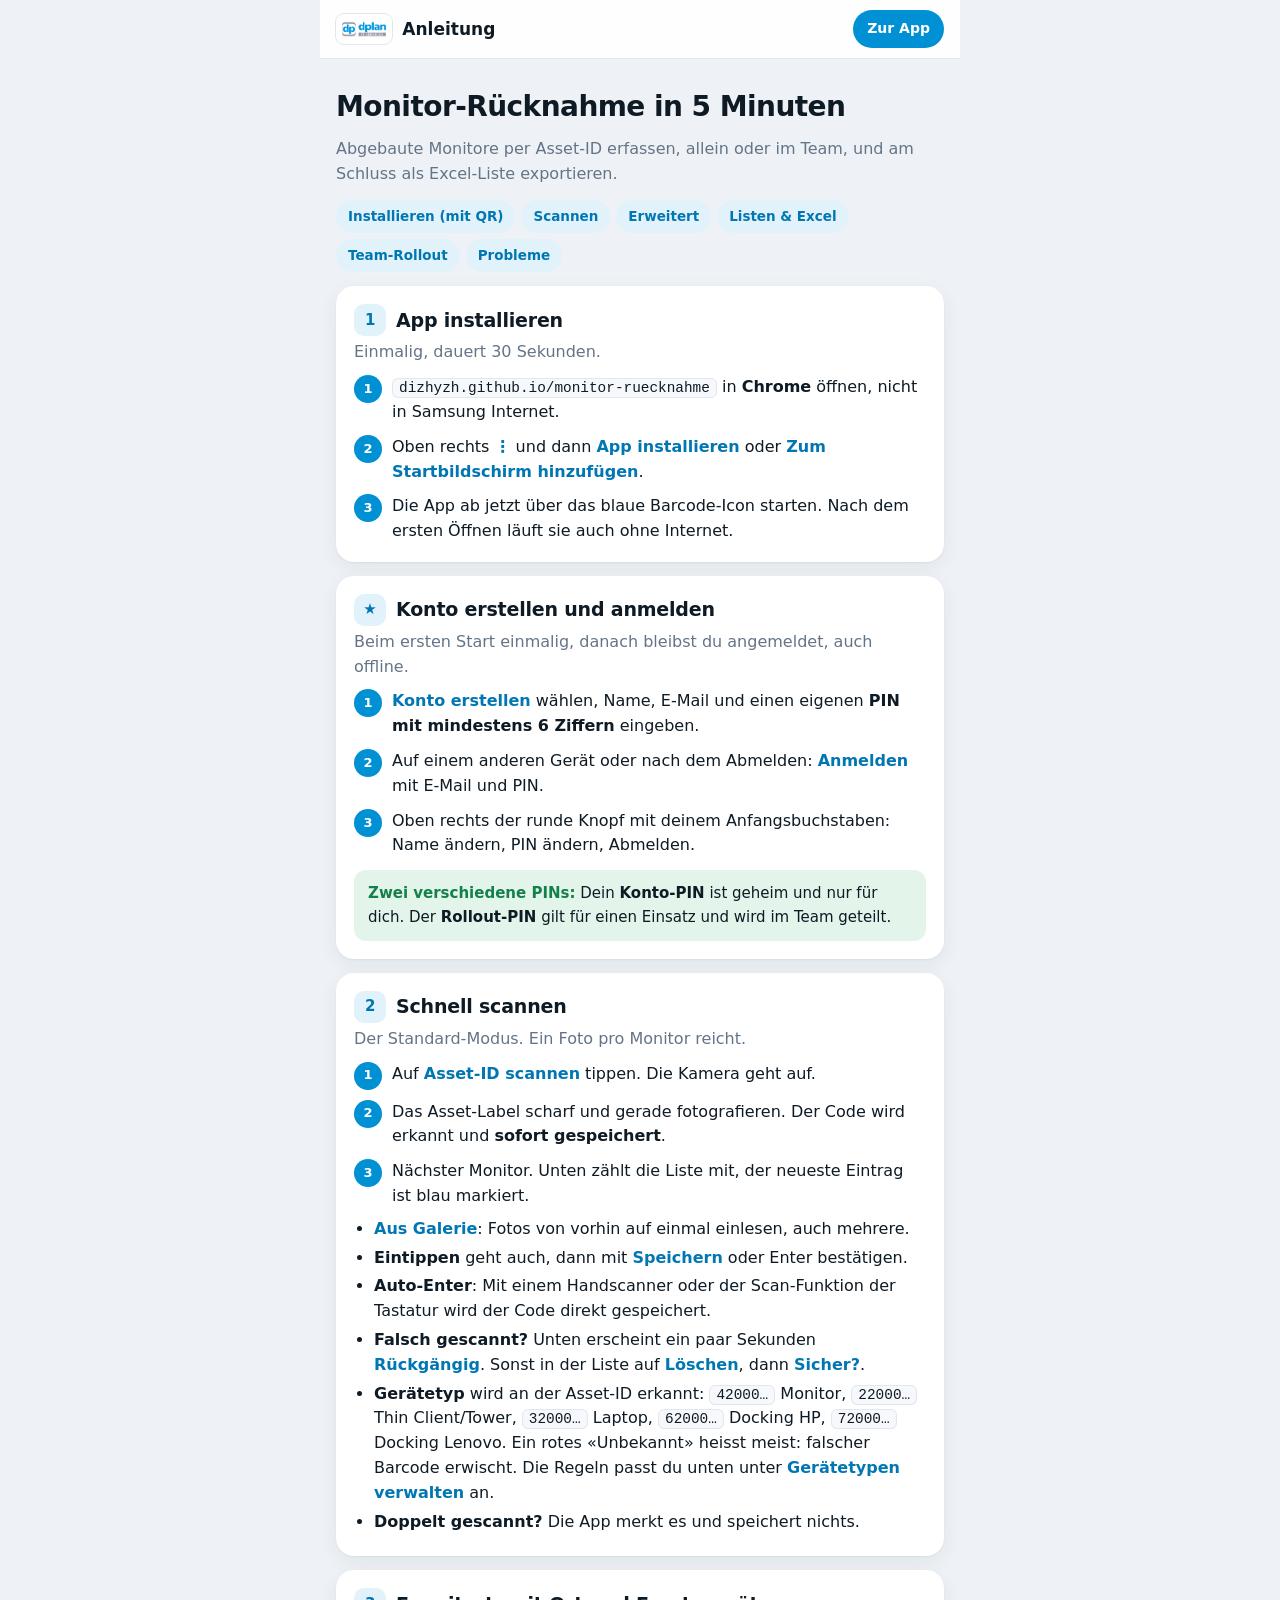
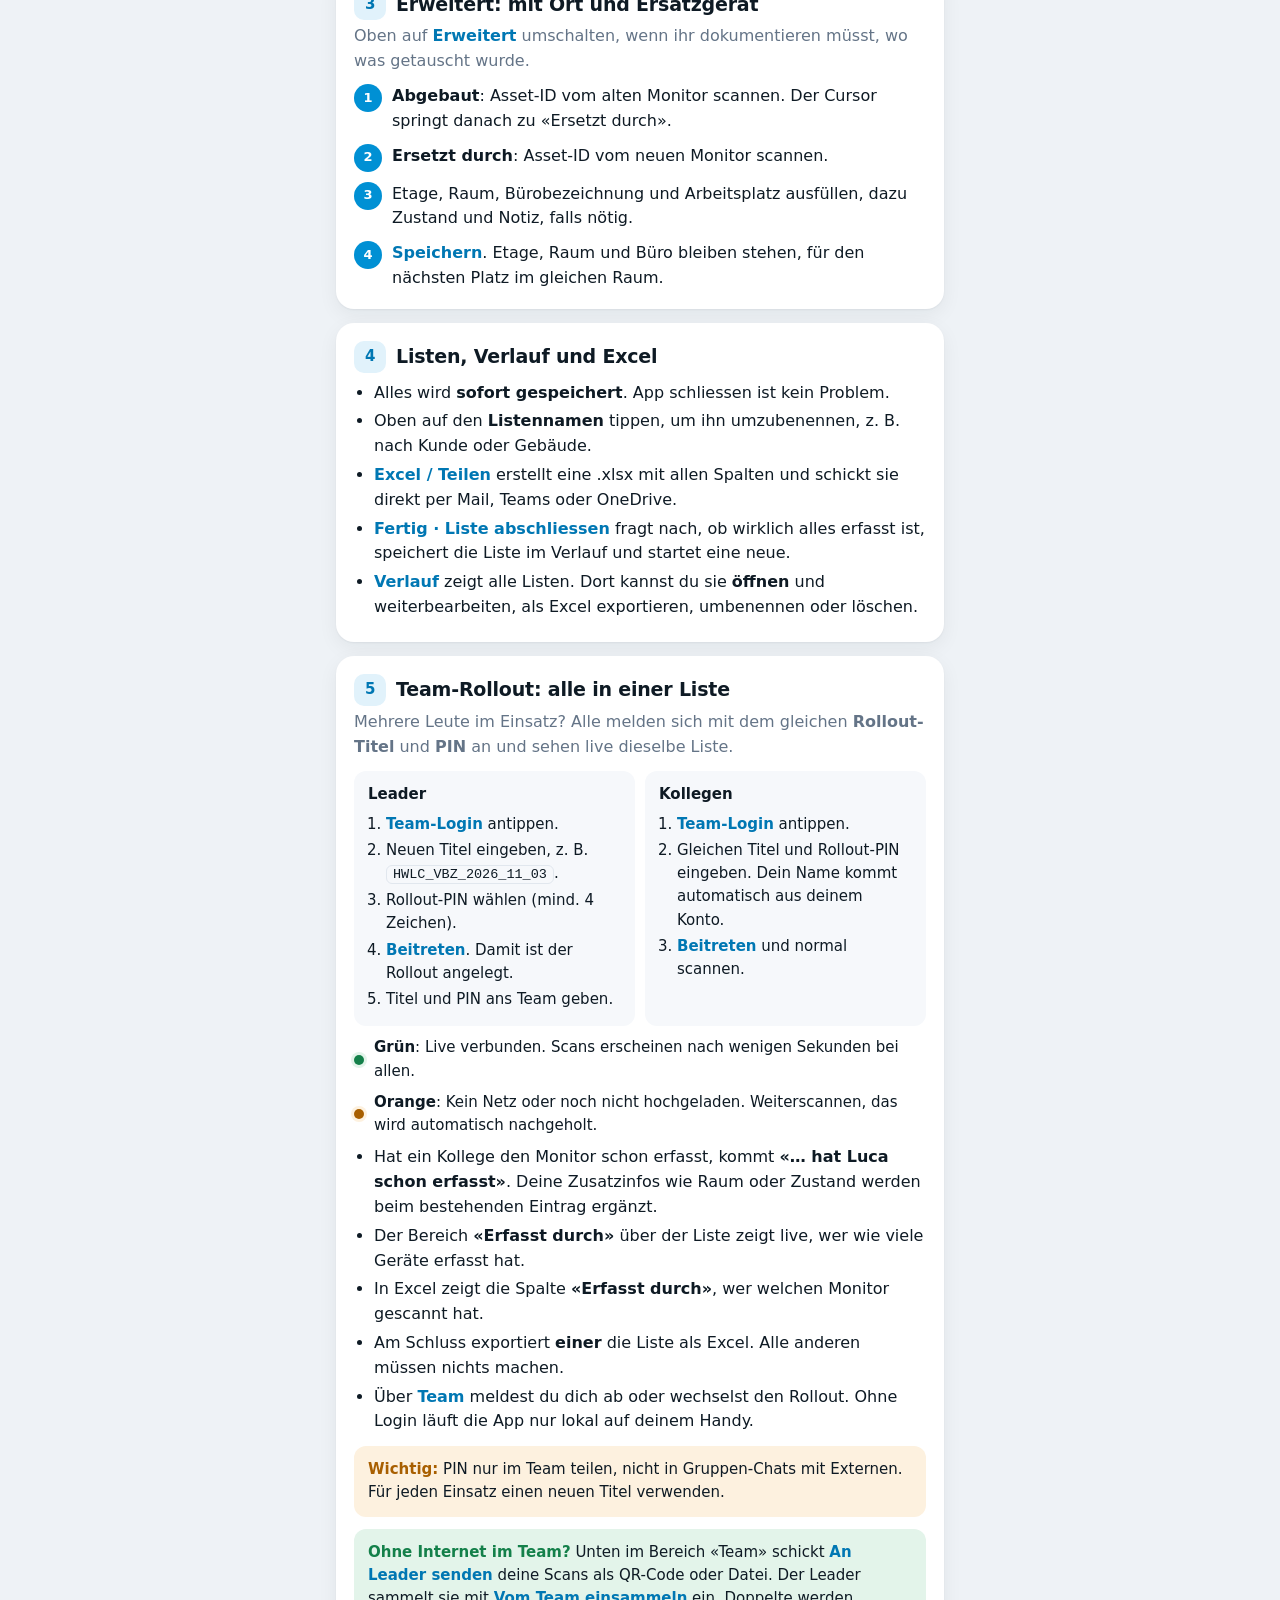
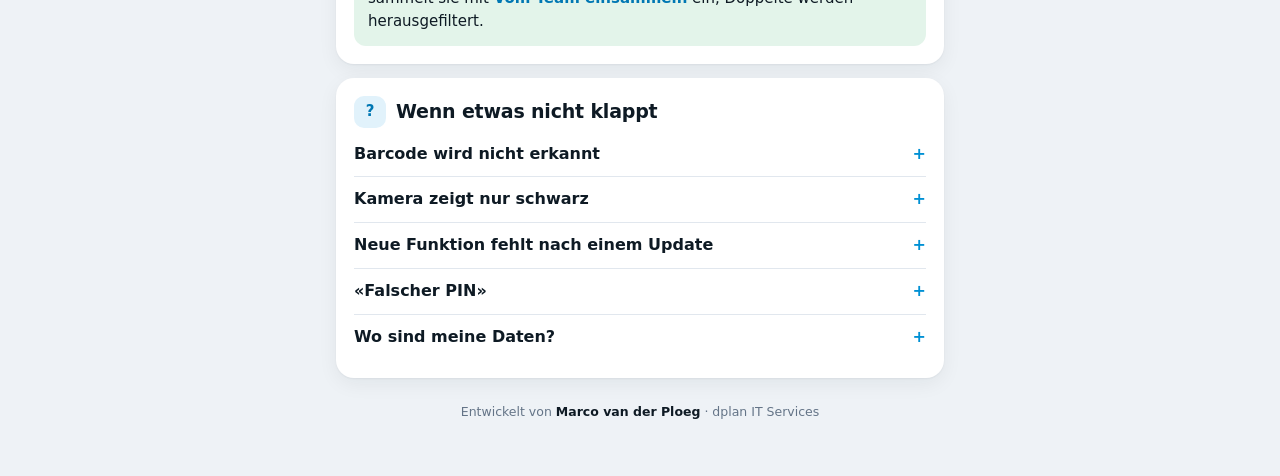
==== anleitung.html @ 25d368e3 "Benutzerkonten: Login mit E-Mail und PIN, Profil-Menü, Token-Erneuerung, PIN vergessen Co-Authored-B" ====
<!doctype html>
<html lang="de"><head><meta charset="utf-8">
<meta name="viewport" content="width=device-width,initial-scale=1,viewport-fit=cover">
<meta name="theme-color" content="#0090d4">
<title>Anleitung · Monitor-Rücknahme</title>
<link rel="icon" href="icon-192.png">
<style>
[hidden]{display:none!important}
:root{
  --bg:#eef2f6; --surface:#ffffff; --surface-2:#f6f8fb; --fg:#0e1a24; --muted:#647487; --line:#e1e7ee;
  --accent:#0090d4; --accent-strong:#0077b3; --accent-soft:#e1f2fb; --ok:#14804a; --ok-soft:#e3f4ea; --warn:#a85f00; --warn-soft:#fdf1df;
  --shadow:0 1px 2px rgba(14,26,36,.05),0 6px 20px rgba(14,26,36,.06);
  --f:system-ui,-apple-system,"Segoe UI",Roboto,"Helvetica Neue",Arial,sans-serif; --mono:ui-monospace,"SF Mono","Roboto Mono",Menlo,Consolas,monospace;
}
@media (prefers-color-scheme: dark){:root:not([data-theme="light"]){
  --bg:#0b1219; --surface:#141e28; --surface-2:#1a2632; --fg:#e8eef4; --muted:#8fa0b2; --line:#243342;
  --accent:#2fb0ec; --accent-strong:#5cc3f2; --accent-soft:#11324a; --ok:#4cc184; --ok-soft:#123224; --warn:#eaa743; --warn-soft:#3a2a10;
  --shadow:0 1px 2px rgba(0,0,0,.3),0 8px 24px rgba(0,0,0,.25); color-scheme:dark}}
*{box-sizing:border-box}
html,body{margin:0}
body{background:var(--bg);color:var(--fg);font-family:var(--f);font-size:16px;line-height:1.55;-webkit-font-smoothing:antialiased;padding-top:env(safe-area-inset-top,0px);padding-bottom:env(safe-area-inset-bottom,0px)}
.wrap{max-width:640px;margin:0 auto;padding-left:max(16px,env(safe-area-inset-left,0px));padding-right:max(16px,env(safe-area-inset-right,0px));padding-block:0 56px;display:flex;flex-direction:column;gap:14px}
header{position:sticky;top:0;z-index:5;background:color-mix(in srgb,var(--surface) 92%,transparent);backdrop-filter:blur(10px);-webkit-backdrop-filter:blur(10px);border-bottom:1px solid var(--line);margin:0 calc(-1*max(16px,env(safe-area-inset-left,0px)));padding:10px max(16px,env(safe-area-inset-left,0px));display:flex;align-items:center;gap:10px}
.logo{flex:none;background:#fff;border-radius:8px;padding:4px 6px;box-shadow:0 0 0 1px var(--line);display:flex}
.logo img{height:22px;width:auto;display:block}
header b{flex:1;font-size:17px}
.back{background:var(--accent);color:#fff;text-decoration:none;font-weight:600;font-size:14px;border-radius:999px;padding:8px 14px}
h1{font-size:28px;line-height:1.15;letter-spacing:-.02em;margin:18px 0 0;text-wrap:balance}
.lead{color:var(--muted);margin:0;max-width:60ch}
nav{display:flex;flex-wrap:wrap;gap:6px}
nav a{font-size:13.5px;font-weight:600;color:var(--accent-strong);background:var(--accent-soft);text-decoration:none;border-radius:999px;padding:6px 12px}
section{background:var(--surface);border-radius:18px;padding:18px;box-shadow:var(--shadow);scroll-margin-top:70px}
section h2{margin:0 0 4px;font-size:19px;letter-spacing:-.01em;display:flex;align-items:center;gap:10px}
section h2 .ic{flex:none;width:32px;height:32px;border-radius:10px;background:var(--accent-soft);color:var(--accent-strong);display:flex;align-items:center;justify-content:center;font-size:15px;font-weight:800}
section > p{color:var(--muted);margin:0 0 10px}
ol.steps{list-style:none;counter-reset:s;margin:10px 0 0;padding:0;display:flex;flex-direction:column;gap:10px}
ol.steps li{counter-increment:s;display:grid;grid-template-columns:28px 1fr;gap:10px;align-items:start}
ol.steps li::before{content:counter(s);width:28px;height:28px;border-radius:50%;background:var(--accent);color:#fff;font-size:13px;font-weight:700;display:flex;align-items:center;justify-content:center}
ul{margin:8px 0 0;padding-left:20px}
ul li{margin:4px 0}
b,strong{font-weight:650}
code,.k{font-family:var(--mono);font-size:.9em;background:var(--surface-2);border:1px solid var(--line);border-radius:6px;padding:1px 6px;overflow-wrap:anywhere}
.ui{font-weight:650;color:var(--accent-strong)}
.box{border-radius:12px;padding:12px 14px;margin-top:12px;font-size:15px}
.box.tip{background:var(--ok-soft)} .box.tip b:first-child{color:var(--ok)}
.box.warn{background:var(--warn-soft)} .box.warn b:first-child{color:var(--warn)}
.roles{display:grid;grid-template-columns:1fr 1fr;gap:10px;margin-top:12px}
@media (max-width:520px){.roles{grid-template-columns:1fr}}
.role{background:var(--surface-2);border-radius:12px;padding:12px 14px}
.role h3{margin:0 0 6px;font-size:15px}
.role ol{margin:0;padding-left:18px;font-size:15px}
.role li{margin:3px 0}
.status{display:flex;flex-direction:column;gap:8px;margin-top:10px}
.status div{display:flex;gap:10px;align-items:center;font-size:15px}
.dot{flex:none;width:10px;height:10px;border-radius:50%}
.dot.on{background:var(--ok);box-shadow:0 0 0 3px var(--ok-soft)} .dot.wait{background:var(--warn);box-shadow:0 0 0 3px var(--warn-soft)} .dot.off{background:var(--muted)}
details{border-top:1px solid var(--line);padding:10px 0}
details:first-of-type{border-top:0}
summary{cursor:pointer;font-weight:650;list-style:none;display:flex;justify-content:space-between;gap:10px}
summary::after{content:"+";color:var(--accent);font-weight:800}
details[open] summary::after{content:"–"}
details p,details ul{margin:6px 0 0;color:var(--muted)}
footer{text-align:center;font-size:12.5px;color:var(--muted);margin-top:10px}
footer b{color:var(--fg)}
a:focus-visible{outline:3px solid var(--accent);outline-offset:2px}
</style></head><body>
<div class="wrap">
  <header><span class="logo"><img src="dplan-logo.png" alt="dplan IT Services"></span><b>Anleitung</b><a class="back" href="./">Zur App</a></header>

  <h1>Monitor-Rücknahme in 5 Minuten</h1>
  <p class="lead">Abgebaute Monitore per Asset-ID erfassen, allein oder im Team, und am Schluss als Excel-Liste exportieren.</p>
  <nav>
    <a href="installieren.html">Installieren (mit QR)</a><a href="#scannen">Scannen</a><a href="#erweitert">Erweitert</a><a href="#listen">Listen &amp; Excel</a><a href="#team">Team-Rollout</a><a href="#probleme">Probleme</a>
  </nav>

  <section id="installieren">
    <h2><span class="ic">1</span>App installieren</h2>
    <p>Einmalig, dauert 30 Sekunden.</p>
    <ol class="steps">
      <li><span><code>dizhyzh.github.io/monitor-ruecknahme</code> in <b>Chrome</b> öffnen, nicht in Samsung Internet.</span></li>
      <li><span>Oben rechts <span class="ui">⋮</span> und dann <span class="ui">App installieren</span> oder <span class="ui">Zum Startbildschirm hinzufügen</span>.</span></li>
      <li><span>Die App ab jetzt über das blaue Barcode-Icon starten. Nach dem ersten Öffnen läuft sie auch ohne Internet.</span></li>
    </ol>
  </section>

  <section id="konto">
    <h2><span class="ic">★</span>Konto erstellen und anmelden</h2>
    <p>Beim ersten Start einmalig, danach bleibst du angemeldet, auch offline.</p>
    <ol class="steps">
      <li><span><span class="ui">Konto erstellen</span> wählen, Name, E-Mail und einen eigenen <b>PIN mit mindestens 6 Ziffern</b> eingeben.</span></li>
      <li><span>Auf einem anderen Gerät oder nach dem Abmelden: <span class="ui">Anmelden</span> mit E-Mail und PIN.</span></li>
      <li><span>Oben rechts der runde Knopf mit deinem Anfangsbuchstaben: Name ändern, PIN ändern, Abmelden.</span></li>
    </ol>
    <div class="box tip"><b>Zwei verschiedene PINs:</b> Dein <b>Konto-PIN</b> ist geheim und nur für dich. Der <b>Rollout-PIN</b> gilt für einen Einsatz und wird im Team geteilt.</div>
  </section>

  <section id="scannen">
    <h2><span class="ic">2</span>Schnell scannen</h2>
    <p>Der Standard-Modus. Ein Foto pro Monitor reicht.</p>
    <ol class="steps">
      <li><span>Auf <span class="ui">Asset-ID scannen</span> tippen. Die Kamera geht auf.</span></li>
      <li><span>Das Asset-Label scharf und gerade fotografieren. Der Code wird erkannt und <b>sofort gespeichert</b>.</span></li>
      <li><span>Nächster Monitor. Unten zählt die Liste mit, der neueste Eintrag ist blau markiert.</span></li>
    </ol>
    <ul>
      <li><span class="ui">Aus Galerie</span>: Fotos von vorhin auf einmal einlesen, auch mehrere.</li>
      <li><b>Eintippen</b> geht auch, dann mit <span class="ui">Speichern</span> oder Enter bestätigen.</li>
      <li><b>Auto-Enter</b>: Mit einem Handscanner oder der Scan-Funktion der Tastatur wird der Code direkt gespeichert.</li>
      <li><b>Falsch gescannt?</b> Unten erscheint ein paar Sekunden <span class="ui">Rückgängig</span>. Sonst in der Liste auf <span class="ui">Löschen</span>, dann <span class="ui">Sicher?</span>.</li>
      <li><b>Gerätetyp</b> wird an der Asset-ID erkannt: <code>42000…</code> Monitor, <code>22000…</code> Thin Client/Tower, <code>32000…</code> Laptop, <code>62000…</code> Docking HP, <code>72000…</code> Docking Lenovo. Ein rotes «Unbekannt» heisst meist: falscher Barcode erwischt. Die Regeln passt du unten unter <span class="ui">Gerätetypen verwalten</span> an.</li>
      <li><b>Doppelt gescannt?</b> Die App merkt es und speichert nichts.</li>
    </ul>
  </section>

  <section id="erweitert">
    <h2><span class="ic">3</span>Erweitert: mit Ort und Ersatzgerät</h2>
    <p>Oben auf <span class="ui">Erweitert</span> umschalten, wenn ihr dokumentieren müsst, wo was getauscht wurde.</p>
    <ol class="steps">
      <li><span><b>Abgebaut</b>: Asset-ID vom alten Monitor scannen. Der Cursor springt danach zu «Ersetzt durch».</span></li>
      <li><span><b>Ersetzt durch</b>: Asset-ID vom neuen Monitor scannen.</span></li>
      <li><span>Etage, Raum, Bürobezeichnung und Arbeitsplatz ausfüllen, dazu Zustand und Notiz, falls nötig.</span></li>
      <li><span><span class="ui">Speichern</span>. Etage, Raum und Büro bleiben stehen, für den nächsten Platz im gleichen Raum.</span></li>
    </ol>
  </section>

  <section id="listen">
    <h2><span class="ic">4</span>Listen, Verlauf und Excel</h2>
    <ul>
      <li>Alles wird <b>sofort gespeichert</b>. App schliessen ist kein Problem.</li>
      <li>Oben auf den <b>Listennamen</b> tippen, um ihn umzubenennen, z. B. nach Kunde oder Gebäude.</li>
      <li><span class="ui">Excel / Teilen</span> erstellt eine .xlsx mit allen Spalten und schickt sie direkt per Mail, Teams oder OneDrive.</li>
      <li><span class="ui">Fertig · Liste abschliessen</span> fragt nach, ob wirklich alles erfasst ist, speichert die Liste im Verlauf und startet eine neue.</li>
      <li><span class="ui">Verlauf</span> zeigt alle Listen. Dort kannst du sie <b>öffnen</b> und weiterbearbeiten, als Excel exportieren, umbenennen oder löschen.</li>
    </ul>
  </section>

  <section id="team">
    <h2><span class="ic">5</span>Team-Rollout: alle in einer Liste</h2>
    <p>Mehrere Leute im Einsatz? Alle melden sich mit dem gleichen <b>Rollout-Titel</b> und <b>PIN</b> an und sehen live dieselbe Liste.</p>
    <div class="roles">
      <div class="role"><h3>Leader</h3><ol>
        <li><span class="ui">Team-Login</span> antippen.</li>
        <li>Neuen Titel eingeben, z. B. <code>HWLC_VBZ_2026_11_03</code>.</li>
        <li>Rollout-PIN wählen (mind. 4 Zeichen).</li>
        <li><span class="ui">Beitreten</span>. Damit ist der Rollout angelegt.</li>
        <li>Titel und PIN ans Team geben.</li>
      </ol></div>
      <div class="role"><h3>Kollegen</h3><ol>
        <li><span class="ui">Team-Login</span> antippen.</li>
        <li>Gleichen Titel und Rollout-PIN eingeben. Dein Name kommt automatisch aus deinem Konto.</li>
        <li><span class="ui">Beitreten</span> und normal scannen.</li>
      </ol></div>
    </div>
    <div class="status">
      <div><span class="dot on"></span><span><b>Grün</b>: Live verbunden. Scans erscheinen nach wenigen Sekunden bei allen.</span></div>
      <div><span class="dot wait"></span><span><b>Orange</b>: Kein Netz oder noch nicht hochgeladen. Weiterscannen, das wird automatisch nachgeholt.</span></div>
    </div>
    <ul>
      <li>Hat ein Kollege den Monitor schon erfasst, kommt <b>«… hat Luca schon erfasst»</b>. Deine Zusatzinfos wie Raum oder Zustand werden beim bestehenden Eintrag ergänzt.</li>
      <li>Der Bereich <b>«Erfasst durch»</b> über der Liste zeigt live, wer wie viele Geräte erfasst hat.</li>
      <li>In Excel zeigt die Spalte <b>«Erfasst durch»</b>, wer welchen Monitor gescannt hat.</li>
      <li>Am Schluss exportiert <b>einer</b> die Liste als Excel. Alle anderen müssen nichts machen.</li>
      <li>Über <span class="ui">Team</span> meldest du dich ab oder wechselst den Rollout. Ohne Login läuft die App nur lokal auf deinem Handy.</li>
    </ul>
    <div class="box warn"><b>Wichtig:</b> PIN nur im Team teilen, nicht in Gruppen-Chats mit Externen. Für jeden Einsatz einen neuen Titel verwenden.</div>
    <div class="box tip"><b>Ohne Internet im Team?</b> Unten im Bereich «Team» schickt <span class="ui">An Leader senden</span> deine Scans als QR-Code oder Datei. Der Leader sammelt sie mit <span class="ui">Vom Team einsammeln</span> ein, Doppelte werden herausgefiltert.</div>
  </section>

  <section id="probleme">
    <h2><span class="ic">?</span>Wenn etwas nicht klappt</h2>
    <details><summary>Barcode wird nicht erkannt</summary><p>Näher ran, Handy gerade halten, Blitz aus (der spiegelt). Nur ein Label im Bild. Notfalls die Asset-ID eintippen.</p></details>
    <details><summary>Kamera zeigt nur schwarz</summary><ul><li>App in <b>Chrome</b> öffnen, nicht Samsung Internet.</li><li>Schnellmenü: Kachel <b>Kamerazugriff</b> einschalten.</li><li>Einstellungen → Apps → Chrome → Berechtigungen → Kamera erlauben.</li></ul></details>
    <details><summary>Neue Funktion fehlt nach einem Update</summary><p>App ganz schliessen (aus den letzten Apps wegwischen) und neu öffnen. Bei Bedarf zweimal. Die Scans bleiben erhalten.</p></details>
    <details><summary>«Falscher PIN»</summary><p>Titel und PIN beim Leader nachfragen. Gross-/Kleinschreibung beim Titel beachten.</p></details>
    <details><summary>Wo sind meine Daten?</summary><p>Ohne Team-Login nur auf deinem Handy. Mit Team-Login zusätzlich in der Datenbank des Rollouts (Supabase, Frankfurt), dort nur mit Titel und PIN lesbar.</p></details>
  </section>

  <footer>Entwickelt von <b>Marco van der Ploeg</b> · dplan IT Services</footer>
</div>
</body></html>
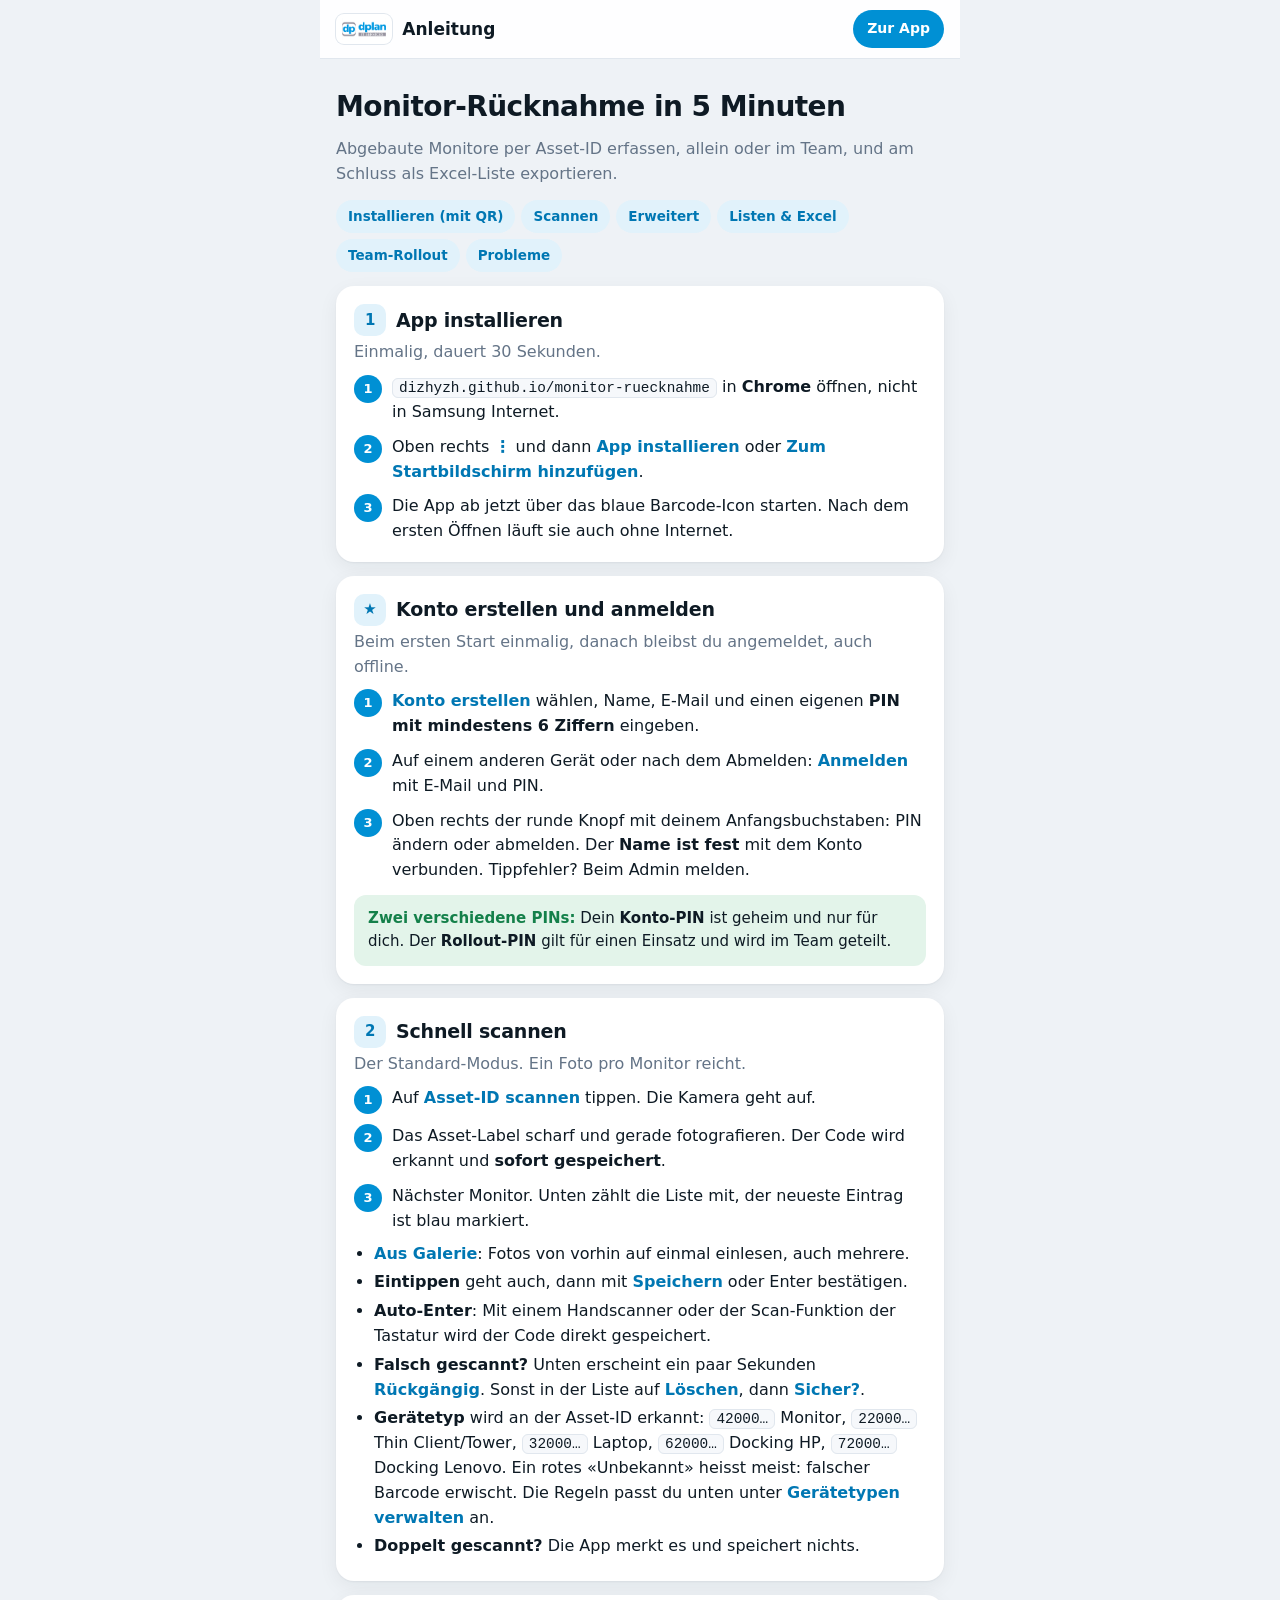
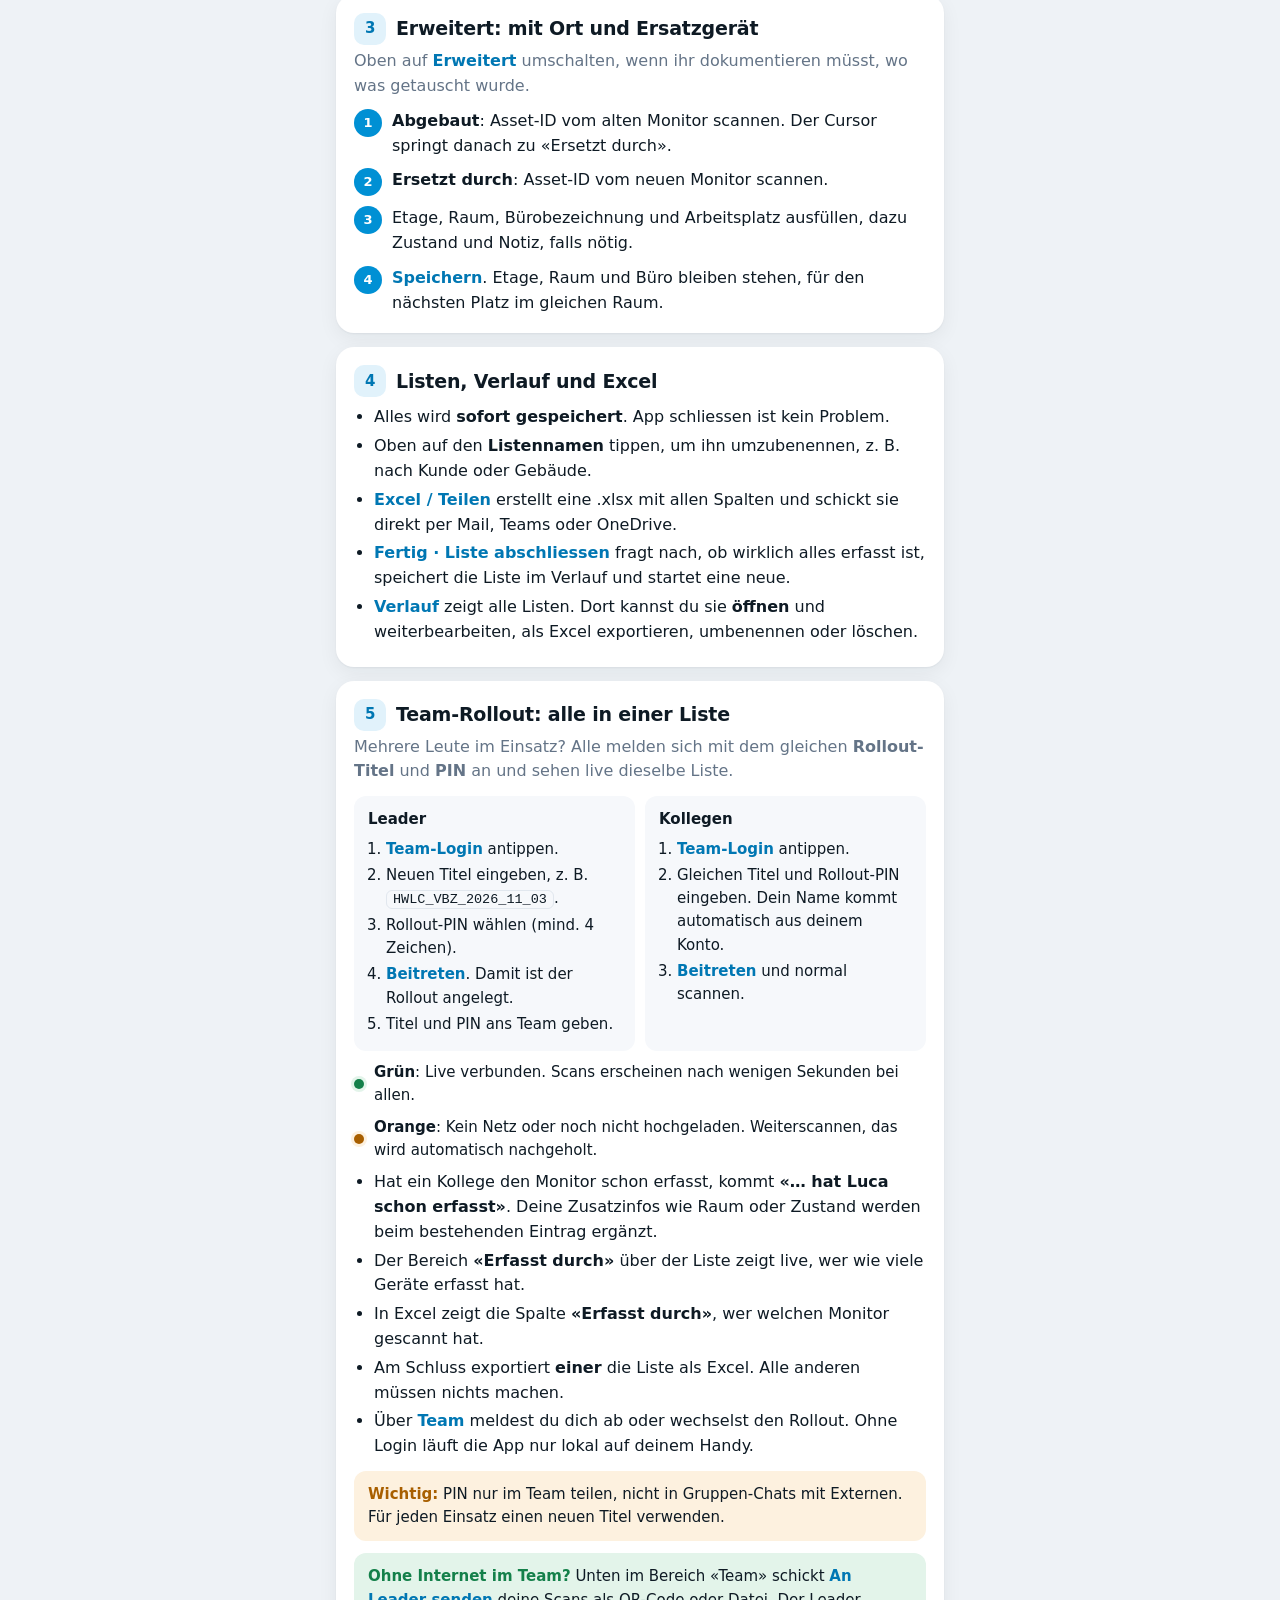
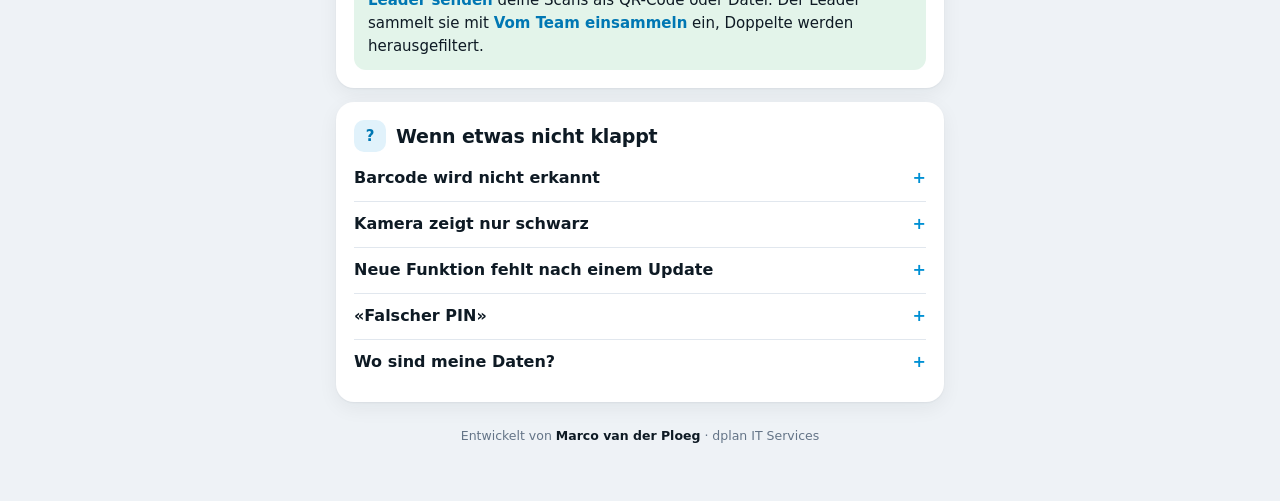
==== commit 161d57cc: "Name fest im Konto: geschützte profiles-Tabelle, kein Umbenennen in der App Co-Authored-By: Claude O" ====
--- a/anleitung.html
+++ b/anleitung.html
@@ -89,7 +89,7 @@
     <ol class="steps">
       <li><span><span class="ui">Konto erstellen</span> wählen, Name, E-Mail und einen eigenen <b>PIN mit mindestens 6 Ziffern</b> eingeben.</span></li>
       <li><span>Auf einem anderen Gerät oder nach dem Abmelden: <span class="ui">Anmelden</span> mit E-Mail und PIN.</span></li>
-      <li><span>Oben rechts der runde Knopf mit deinem Anfangsbuchstaben: Name ändern, PIN ändern, Abmelden.</span></li>
+      <li><span>Oben rechts der runde Knopf mit deinem Anfangsbuchstaben: PIN ändern oder abmelden. Der <b>Name ist fest</b> mit dem Konto verbunden. Tippfehler? Beim Admin melden.</span></li>
     </ol>
     <div class="box tip"><b>Zwei verschiedene PINs:</b> Dein <b>Konto-PIN</b> ist geheim und nur für dich. Der <b>Rollout-PIN</b> gilt für einen Einsatz und wird im Team geteilt.</div>
   </section>
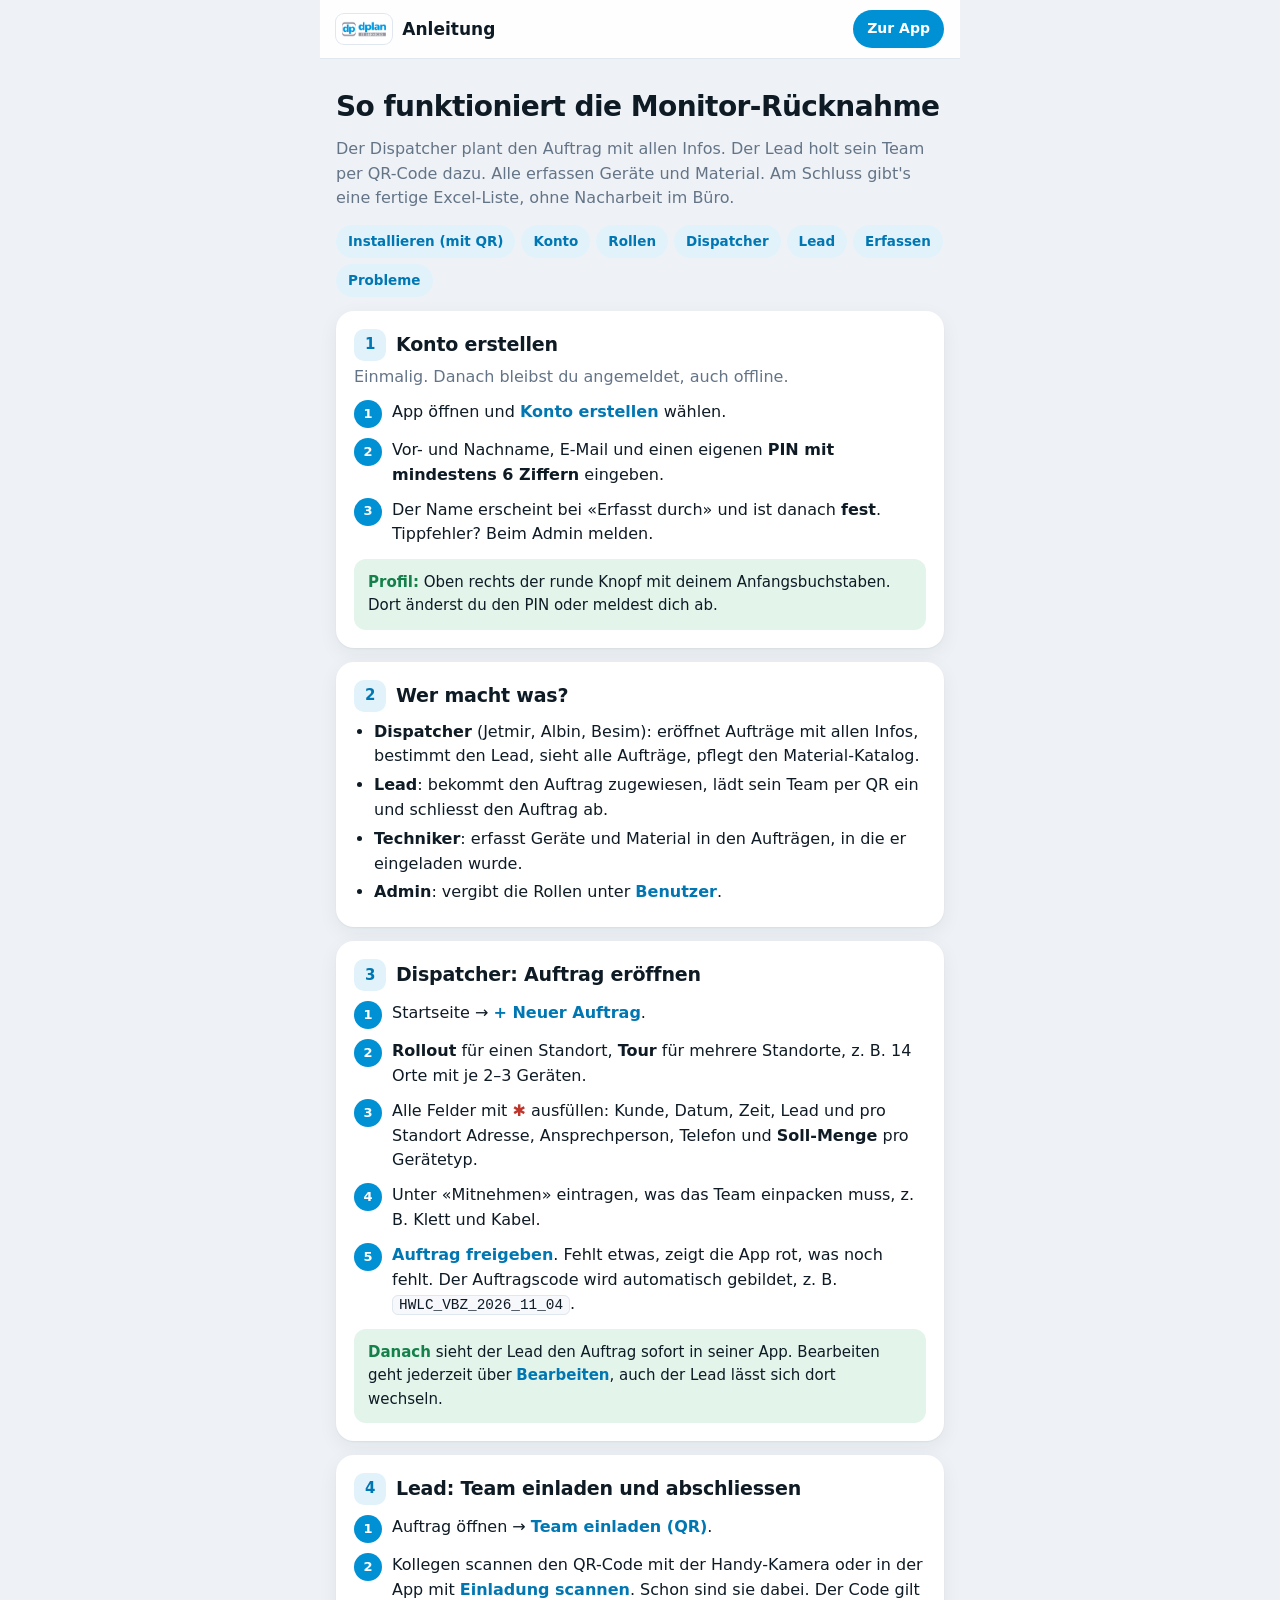
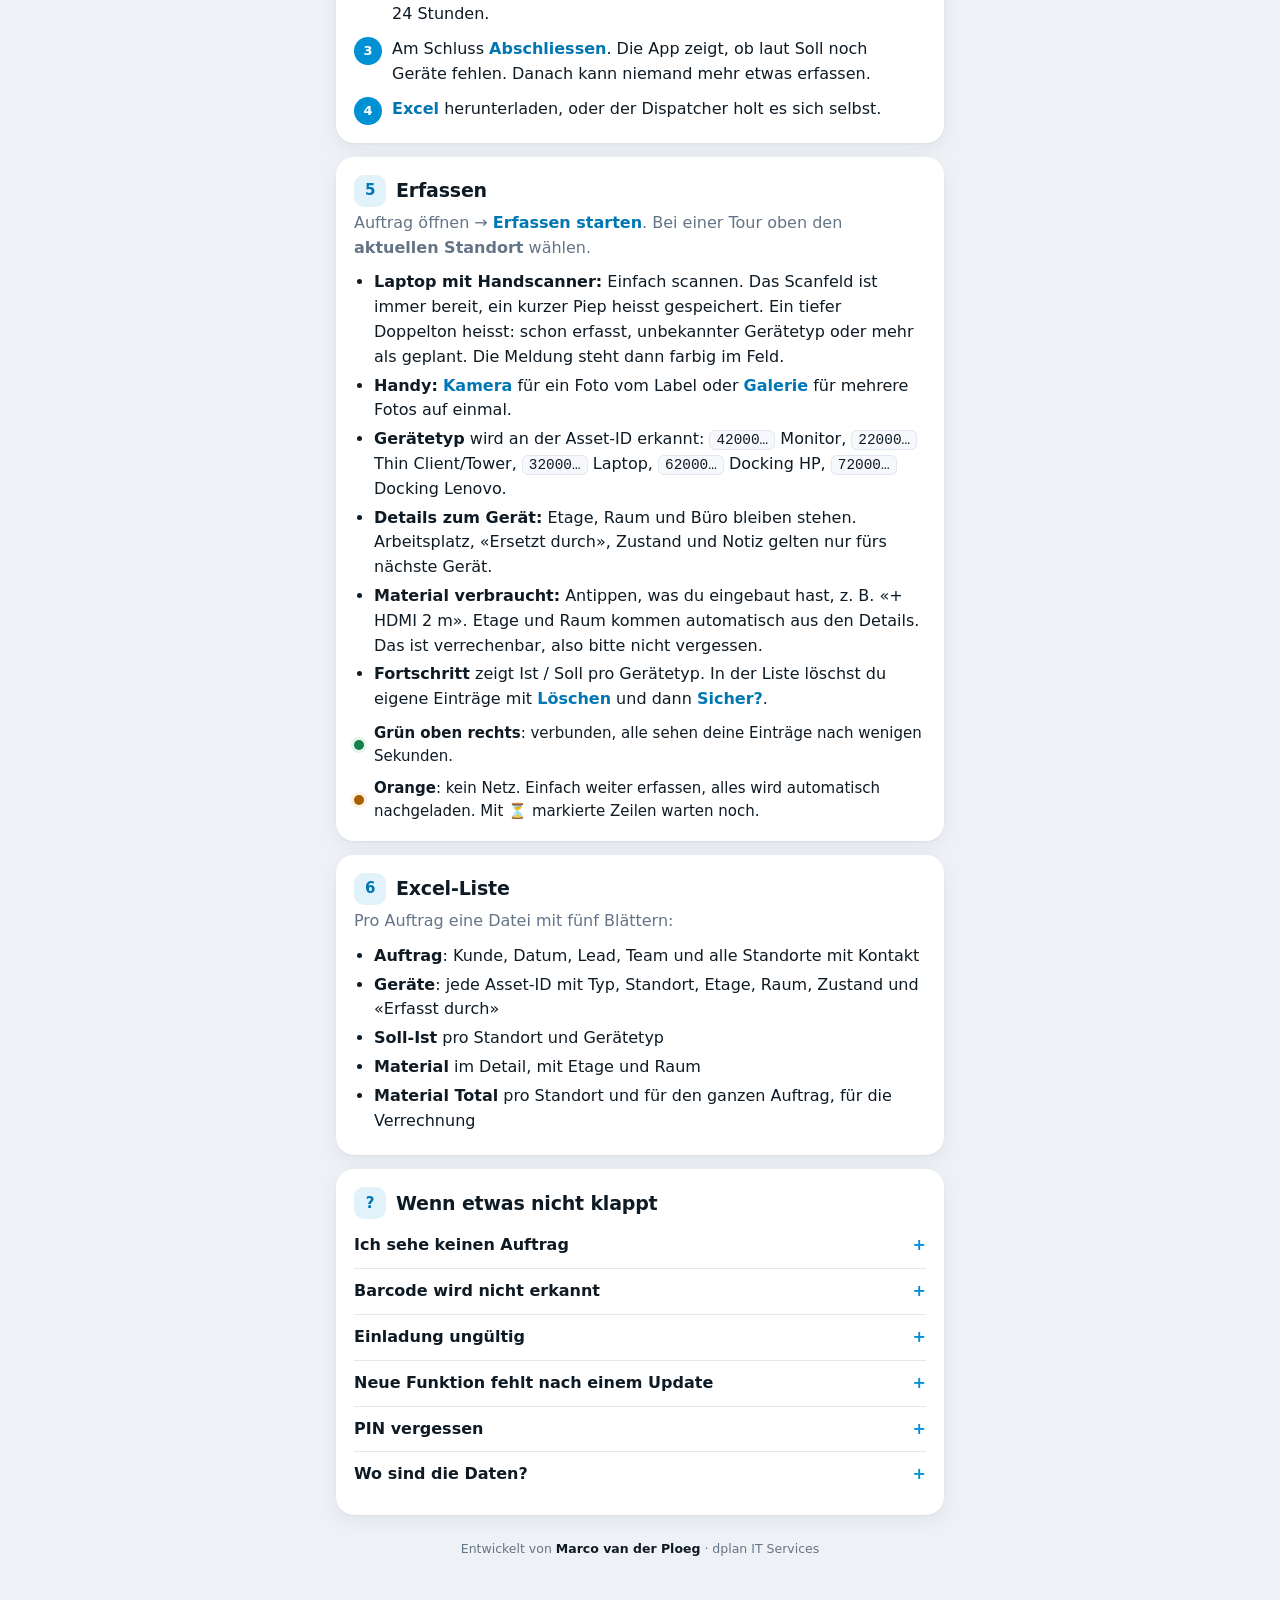
==== commit 074f8ff7: "Aufträge: Rollen, Dispatcher-Maske mit Pflichtfeldern, Tour, QR-Einladung, Soll/Ist, Material, Lapto" ====
--- a/anleitung.html
+++ b/anleitung.html
@@ -67,112 +67,92 @@
 <div class="wrap">
   <header><span class="logo"><img src="dplan-logo.png" alt="dplan IT Services"></span><b>Anleitung</b><a class="back" href="./">Zur App</a></header>
 
-  <h1>Monitor-Rücknahme in 5 Minuten</h1>
-  <p class="lead">Abgebaute Monitore per Asset-ID erfassen, allein oder im Team, und am Schluss als Excel-Liste exportieren.</p>
+  <h1>So funktioniert die Monitor-Rücknahme</h1>
+  <p class="lead">Der Dispatcher plant den Auftrag mit allen Infos. Der Lead holt sein Team per QR-Code dazu. Alle erfassen Geräte und Material. Am Schluss gibt's eine fertige Excel-Liste, ohne Nacharbeit im Büro.</p>
   <nav>
-    <a href="installieren.html">Installieren (mit QR)</a><a href="#scannen">Scannen</a><a href="#erweitert">Erweitert</a><a href="#listen">Listen &amp; Excel</a><a href="#team">Team-Rollout</a><a href="#probleme">Probleme</a>
+    <a href="installieren.html">Installieren (mit QR)</a><a href="#konto">Konto</a><a href="#rollen">Rollen</a><a href="#dispatcher">Dispatcher</a><a href="#lead">Lead</a><a href="#erfassen">Erfassen</a><a href="#probleme">Probleme</a>
   </nav>
 
-  <section id="installieren">
-    <h2><span class="ic">1</span>App installieren</h2>
-    <p>Einmalig, dauert 30 Sekunden.</p>
+  <section id="konto">
+    <h2><span class="ic">1</span>Konto erstellen</h2>
+    <p>Einmalig. Danach bleibst du angemeldet, auch offline.</p>
     <ol class="steps">
-      <li><span><code>dizhyzh.github.io/monitor-ruecknahme</code> in <b>Chrome</b> öffnen, nicht in Samsung Internet.</span></li>
-      <li><span>Oben rechts <span class="ui">⋮</span> und dann <span class="ui">App installieren</span> oder <span class="ui">Zum Startbildschirm hinzufügen</span>.</span></li>
-      <li><span>Die App ab jetzt über das blaue Barcode-Icon starten. Nach dem ersten Öffnen läuft sie auch ohne Internet.</span></li>
+      <li><span>App öffnen und <span class="ui">Konto erstellen</span> wählen.</span></li>
+      <li><span>Vor- und Nachname, E-Mail und einen eigenen <b>PIN mit mindestens 6 Ziffern</b> eingeben.</span></li>
+      <li><span>Der Name erscheint bei «Erfasst durch» und ist danach <b>fest</b>. Tippfehler? Beim Admin melden.</span></li>
+    </ol>
+    <div class="box tip"><b>Profil:</b> Oben rechts der runde Knopf mit deinem Anfangsbuchstaben. Dort änderst du den PIN oder meldest dich ab.</div>
+  </section>
+
+  <section id="rollen">
+    <h2><span class="ic">2</span>Wer macht was?</h2>
+    <ul>
+      <li><b>Dispatcher</b> (Jetmir, Albin, Besim): eröffnet Aufträge mit allen Infos, bestimmt den Lead, sieht alle Aufträge, pflegt den Material-Katalog.</li>
+      <li><b>Lead</b>: bekommt den Auftrag zugewiesen, lädt sein Team per QR ein und schliesst den Auftrag ab.</li>
+      <li><b>Techniker</b>: erfasst Geräte und Material in den Aufträgen, in die er eingeladen wurde.</li>
+      <li><b>Admin</b>: vergibt die Rollen unter <span class="ui">Benutzer</span>.</li>
+    </ul>
+  </section>
+
+  <section id="dispatcher">
+    <h2><span class="ic">3</span>Dispatcher: Auftrag eröffnen</h2>
+    <ol class="steps">
+      <li><span>Startseite → <span class="ui">+ Neuer Auftrag</span>.</span></li>
+      <li><span><b>Rollout</b> für einen Standort, <b>Tour</b> für mehrere Standorte, z. B. 14 Orte mit je 2–3 Geräten.</span></li>
+      <li><span>Alle Felder mit <span class="req" style="color:#c0352b">✱</span> ausfüllen: Kunde, Datum, Zeit, Lead und pro Standort Adresse, Ansprechperson, Telefon und <b>Soll-Menge</b> pro Gerätetyp.</span></li>
+      <li><span>Unter «Mitnehmen» eintragen, was das Team einpacken muss, z. B. Klett und Kabel.</span></li>
+      <li><span><span class="ui">Auftrag freigeben</span>. Fehlt etwas, zeigt die App rot, was noch fehlt. Der Auftragscode wird automatisch gebildet, z. B. <code>HWLC_VBZ_2026_11_04</code>.</span></li>
+    </ol>
+    <div class="box tip"><b>Danach</b> sieht der Lead den Auftrag sofort in seiner App. Bearbeiten geht jederzeit über <span class="ui">Bearbeiten</span>, auch der Lead lässt sich dort wechseln.</div>
+  </section>
+
+  <section id="lead">
+    <h2><span class="ic">4</span>Lead: Team einladen und abschliessen</h2>
+    <ol class="steps">
+      <li><span>Auftrag öffnen → <span class="ui">Team einladen (QR)</span>.</span></li>
+      <li><span>Kollegen scannen den QR-Code mit der Handy-Kamera oder in der App mit <span class="ui">Einladung scannen</span>. Schon sind sie dabei. Der Code gilt 24 Stunden.</span></li>
+      <li><span>Am Schluss <span class="ui">Abschliessen</span>. Die App zeigt, ob laut Soll noch Geräte fehlen. Danach kann niemand mehr etwas erfassen.</span></li>
+      <li><span><span class="ui">Excel</span> herunterladen, oder der Dispatcher holt es sich selbst.</span></li>
     </ol>
   </section>
 
-  <section id="konto">
-    <h2><span class="ic">★</span>Konto erstellen und anmelden</h2>
-    <p>Beim ersten Start einmalig, danach bleibst du angemeldet, auch offline.</p>
-    <ol class="steps">
-      <li><span><span class="ui">Konto erstellen</span> wählen, Name, E-Mail und einen eigenen <b>PIN mit mindestens 6 Ziffern</b> eingeben.</span></li>
-      <li><span>Auf einem anderen Gerät oder nach dem Abmelden: <span class="ui">Anmelden</span> mit E-Mail und PIN.</span></li>
-      <li><span>Oben rechts der runde Knopf mit deinem Anfangsbuchstaben: PIN ändern oder abmelden. Der <b>Name ist fest</b> mit dem Konto verbunden. Tippfehler? Beim Admin melden.</span></li>
-    </ol>
-    <div class="box tip"><b>Zwei verschiedene PINs:</b> Dein <b>Konto-PIN</b> ist geheim und nur für dich. Der <b>Rollout-PIN</b> gilt für einen Einsatz und wird im Team geteilt.</div>
+  <section id="erfassen">
+    <h2><span class="ic">5</span>Erfassen</h2>
+    <p>Auftrag öffnen → <span class="ui">Erfassen starten</span>. Bei einer Tour oben den <b>aktuellen Standort</b> wählen.</p>
+    <ul>
+      <li><b>Laptop mit Handscanner:</b> Einfach scannen. Das Scanfeld ist immer bereit, ein kurzer Piep heisst gespeichert. Ein tiefer Doppelton heisst: schon erfasst, unbekannter Gerätetyp oder mehr als geplant. Die Meldung steht dann farbig im Feld.</li>
+      <li><b>Handy:</b> <span class="ui">Kamera</span> für ein Foto vom Label oder <span class="ui">Galerie</span> für mehrere Fotos auf einmal.</li>
+      <li><b>Gerätetyp</b> wird an der Asset-ID erkannt: <code>42000…</code> Monitor, <code>22000…</code> Thin Client/Tower, <code>32000…</code> Laptop, <code>62000…</code> Docking HP, <code>72000…</code> Docking Lenovo.</li>
+      <li><b>Details zum Gerät:</b> Etage, Raum und Büro bleiben stehen. Arbeitsplatz, «Ersetzt durch», Zustand und Notiz gelten nur fürs nächste Gerät.</li>
+      <li><b>Material verbraucht:</b> Antippen, was du eingebaut hast, z. B. «+ HDMI 2 m». Etage und Raum kommen automatisch aus den Details. Das ist verrechenbar, also bitte nicht vergessen.</li>
+      <li><b>Fortschritt</b> zeigt Ist / Soll pro Gerätetyp. In der Liste löschst du eigene Einträge mit <span class="ui">Löschen</span> und dann <span class="ui">Sicher?</span>.</li>
+    </ul>
+    <div class="status">
+      <div><span class="dot on"></span><span><b>Grün oben rechts</b>: verbunden, alle sehen deine Einträge nach wenigen Sekunden.</span></div>
+      <div><span class="dot wait"></span><span><b>Orange</b>: kein Netz. Einfach weiter erfassen, alles wird automatisch nachgeladen. Mit ⏳ markierte Zeilen warten noch.</span></div>
+    </div>
   </section>
 
-  <section id="scannen">
-    <h2><span class="ic">2</span>Schnell scannen</h2>
-    <p>Der Standard-Modus. Ein Foto pro Monitor reicht.</p>
-    <ol class="steps">
-      <li><span>Auf <span class="ui">Asset-ID scannen</span> tippen. Die Kamera geht auf.</span></li>
-      <li><span>Das Asset-Label scharf und gerade fotografieren. Der Code wird erkannt und <b>sofort gespeichert</b>.</span></li>
-      <li><span>Nächster Monitor. Unten zählt die Liste mit, der neueste Eintrag ist blau markiert.</span></li>
-    </ol>
+  <section>
+    <h2><span class="ic">6</span>Excel-Liste</h2>
+    <p>Pro Auftrag eine Datei mit fünf Blättern:</p>
     <ul>
-      <li><span class="ui">Aus Galerie</span>: Fotos von vorhin auf einmal einlesen, auch mehrere.</li>
-      <li><b>Eintippen</b> geht auch, dann mit <span class="ui">Speichern</span> oder Enter bestätigen.</li>
-      <li><b>Auto-Enter</b>: Mit einem Handscanner oder der Scan-Funktion der Tastatur wird der Code direkt gespeichert.</li>
-      <li><b>Falsch gescannt?</b> Unten erscheint ein paar Sekunden <span class="ui">Rückgängig</span>. Sonst in der Liste auf <span class="ui">Löschen</span>, dann <span class="ui">Sicher?</span>.</li>
-      <li><b>Gerätetyp</b> wird an der Asset-ID erkannt: <code>42000…</code> Monitor, <code>22000…</code> Thin Client/Tower, <code>32000…</code> Laptop, <code>62000…</code> Docking HP, <code>72000…</code> Docking Lenovo. Ein rotes «Unbekannt» heisst meist: falscher Barcode erwischt. Die Regeln passt du unten unter <span class="ui">Gerätetypen verwalten</span> an.</li>
-      <li><b>Doppelt gescannt?</b> Die App merkt es und speichert nichts.</li>
+      <li><b>Auftrag</b>: Kunde, Datum, Lead, Team und alle Standorte mit Kontakt</li>
+      <li><b>Geräte</b>: jede Asset-ID mit Typ, Standort, Etage, Raum, Zustand und «Erfasst durch»</li>
+      <li><b>Soll-Ist</b> pro Standort und Gerätetyp</li>
+      <li><b>Material</b> im Detail, mit Etage und Raum</li>
+      <li><b>Material Total</b> pro Standort und für den ganzen Auftrag, für die Verrechnung</li>
     </ul>
-  </section>
-
-  <section id="erweitert">
-    <h2><span class="ic">3</span>Erweitert: mit Ort und Ersatzgerät</h2>
-    <p>Oben auf <span class="ui">Erweitert</span> umschalten, wenn ihr dokumentieren müsst, wo was getauscht wurde.</p>
-    <ol class="steps">
-      <li><span><b>Abgebaut</b>: Asset-ID vom alten Monitor scannen. Der Cursor springt danach zu «Ersetzt durch».</span></li>
-      <li><span><b>Ersetzt durch</b>: Asset-ID vom neuen Monitor scannen.</span></li>
-      <li><span>Etage, Raum, Bürobezeichnung und Arbeitsplatz ausfüllen, dazu Zustand und Notiz, falls nötig.</span></li>
-      <li><span><span class="ui">Speichern</span>. Etage, Raum und Büro bleiben stehen, für den nächsten Platz im gleichen Raum.</span></li>
-    </ol>
-  </section>
-
-  <section id="listen">
-    <h2><span class="ic">4</span>Listen, Verlauf und Excel</h2>
-    <ul>
-      <li>Alles wird <b>sofort gespeichert</b>. App schliessen ist kein Problem.</li>
-      <li>Oben auf den <b>Listennamen</b> tippen, um ihn umzubenennen, z. B. nach Kunde oder Gebäude.</li>
-      <li><span class="ui">Excel / Teilen</span> erstellt eine .xlsx mit allen Spalten und schickt sie direkt per Mail, Teams oder OneDrive.</li>
-      <li><span class="ui">Fertig · Liste abschliessen</span> fragt nach, ob wirklich alles erfasst ist, speichert die Liste im Verlauf und startet eine neue.</li>
-      <li><span class="ui">Verlauf</span> zeigt alle Listen. Dort kannst du sie <b>öffnen</b> und weiterbearbeiten, als Excel exportieren, umbenennen oder löschen.</li>
-    </ul>
-  </section>
-
-  <section id="team">
-    <h2><span class="ic">5</span>Team-Rollout: alle in einer Liste</h2>
-    <p>Mehrere Leute im Einsatz? Alle melden sich mit dem gleichen <b>Rollout-Titel</b> und <b>PIN</b> an und sehen live dieselbe Liste.</p>
-    <div class="roles">
-      <div class="role"><h3>Leader</h3><ol>
-        <li><span class="ui">Team-Login</span> antippen.</li>
-        <li>Neuen Titel eingeben, z. B. <code>HWLC_VBZ_2026_11_03</code>.</li>
-        <li>Rollout-PIN wählen (mind. 4 Zeichen).</li>
-        <li><span class="ui">Beitreten</span>. Damit ist der Rollout angelegt.</li>
-        <li>Titel und PIN ans Team geben.</li>
-      </ol></div>
-      <div class="role"><h3>Kollegen</h3><ol>
-        <li><span class="ui">Team-Login</span> antippen.</li>
-        <li>Gleichen Titel und Rollout-PIN eingeben. Dein Name kommt automatisch aus deinem Konto.</li>
-        <li><span class="ui">Beitreten</span> und normal scannen.</li>
-      </ol></div>
-    </div>
-    <div class="status">
-      <div><span class="dot on"></span><span><b>Grün</b>: Live verbunden. Scans erscheinen nach wenigen Sekunden bei allen.</span></div>
-      <div><span class="dot wait"></span><span><b>Orange</b>: Kein Netz oder noch nicht hochgeladen. Weiterscannen, das wird automatisch nachgeholt.</span></div>
-    </div>
-    <ul>
-      <li>Hat ein Kollege den Monitor schon erfasst, kommt <b>«… hat Luca schon erfasst»</b>. Deine Zusatzinfos wie Raum oder Zustand werden beim bestehenden Eintrag ergänzt.</li>
-      <li>Der Bereich <b>«Erfasst durch»</b> über der Liste zeigt live, wer wie viele Geräte erfasst hat.</li>
-      <li>In Excel zeigt die Spalte <b>«Erfasst durch»</b>, wer welchen Monitor gescannt hat.</li>
-      <li>Am Schluss exportiert <b>einer</b> die Liste als Excel. Alle anderen müssen nichts machen.</li>
-      <li>Über <span class="ui">Team</span> meldest du dich ab oder wechselst den Rollout. Ohne Login läuft die App nur lokal auf deinem Handy.</li>
-    </ul>
-    <div class="box warn"><b>Wichtig:</b> PIN nur im Team teilen, nicht in Gruppen-Chats mit Externen. Für jeden Einsatz einen neuen Titel verwenden.</div>
-    <div class="box tip"><b>Ohne Internet im Team?</b> Unten im Bereich «Team» schickt <span class="ui">An Leader senden</span> deine Scans als QR-Code oder Datei. Der Leader sammelt sie mit <span class="ui">Vom Team einsammeln</span> ein, Doppelte werden herausgefiltert.</div>
   </section>
 
   <section id="probleme">
     <h2><span class="ic">?</span>Wenn etwas nicht klappt</h2>
+    <details><summary>Ich sehe keinen Auftrag</summary><p>Du siehst nur Aufträge, in die du eingeladen bist oder bei denen du Lead bist. Den Lead um den QR-Code bitten.</p></details>
     <details><summary>Barcode wird nicht erkannt</summary><p>Näher ran, Handy gerade halten, Blitz aus (der spiegelt). Nur ein Label im Bild. Notfalls die Asset-ID eintippen.</p></details>
-    <details><summary>Kamera zeigt nur schwarz</summary><ul><li>App in <b>Chrome</b> öffnen, nicht Samsung Internet.</li><li>Schnellmenü: Kachel <b>Kamerazugriff</b> einschalten.</li><li>Einstellungen → Apps → Chrome → Berechtigungen → Kamera erlauben.</li></ul></details>
-    <details><summary>Neue Funktion fehlt nach einem Update</summary><p>App ganz schliessen (aus den letzten Apps wegwischen) und neu öffnen. Bei Bedarf zweimal. Die Scans bleiben erhalten.</p></details>
-    <details><summary>«Falscher PIN»</summary><p>Titel und PIN beim Leader nachfragen. Gross-/Kleinschreibung beim Titel beachten.</p></details>
-    <details><summary>Wo sind meine Daten?</summary><p>Ohne Team-Login nur auf deinem Handy. Mit Team-Login zusätzlich in der Datenbank des Rollouts (Supabase, Frankfurt), dort nur mit Titel und PIN lesbar.</p></details>
+    <details><summary>Einladung ungültig</summary><p>Der QR-Code ist älter als 24 Stunden oder der Auftrag ist abgeschlossen. Lead um einen neuen Code bitten.</p></details>
+    <details><summary>Neue Funktion fehlt nach einem Update</summary><p>App ganz schliessen (aus den letzten Apps wegwischen) und neu öffnen. Die Einträge bleiben erhalten.</p></details>
+    <details><summary>PIN vergessen</summary><p>Auf der Anmeldeseite «PIN vergessen?» tippen. Der Link kommt per Mail, auch im Spam-Ordner nachschauen.</p></details>
+    <details><summary>Wo sind die Daten?</summary><p>In der Datenbank (Supabase, Frankfurt). Lesen können nur angemeldete Kollegen, die im Auftrag dabei sind, und die Dispatcher.</p></details>
   </section>
 
   <footer>Entwickelt von <b>Marco van der Ploeg</b> · dplan IT Services</footer>
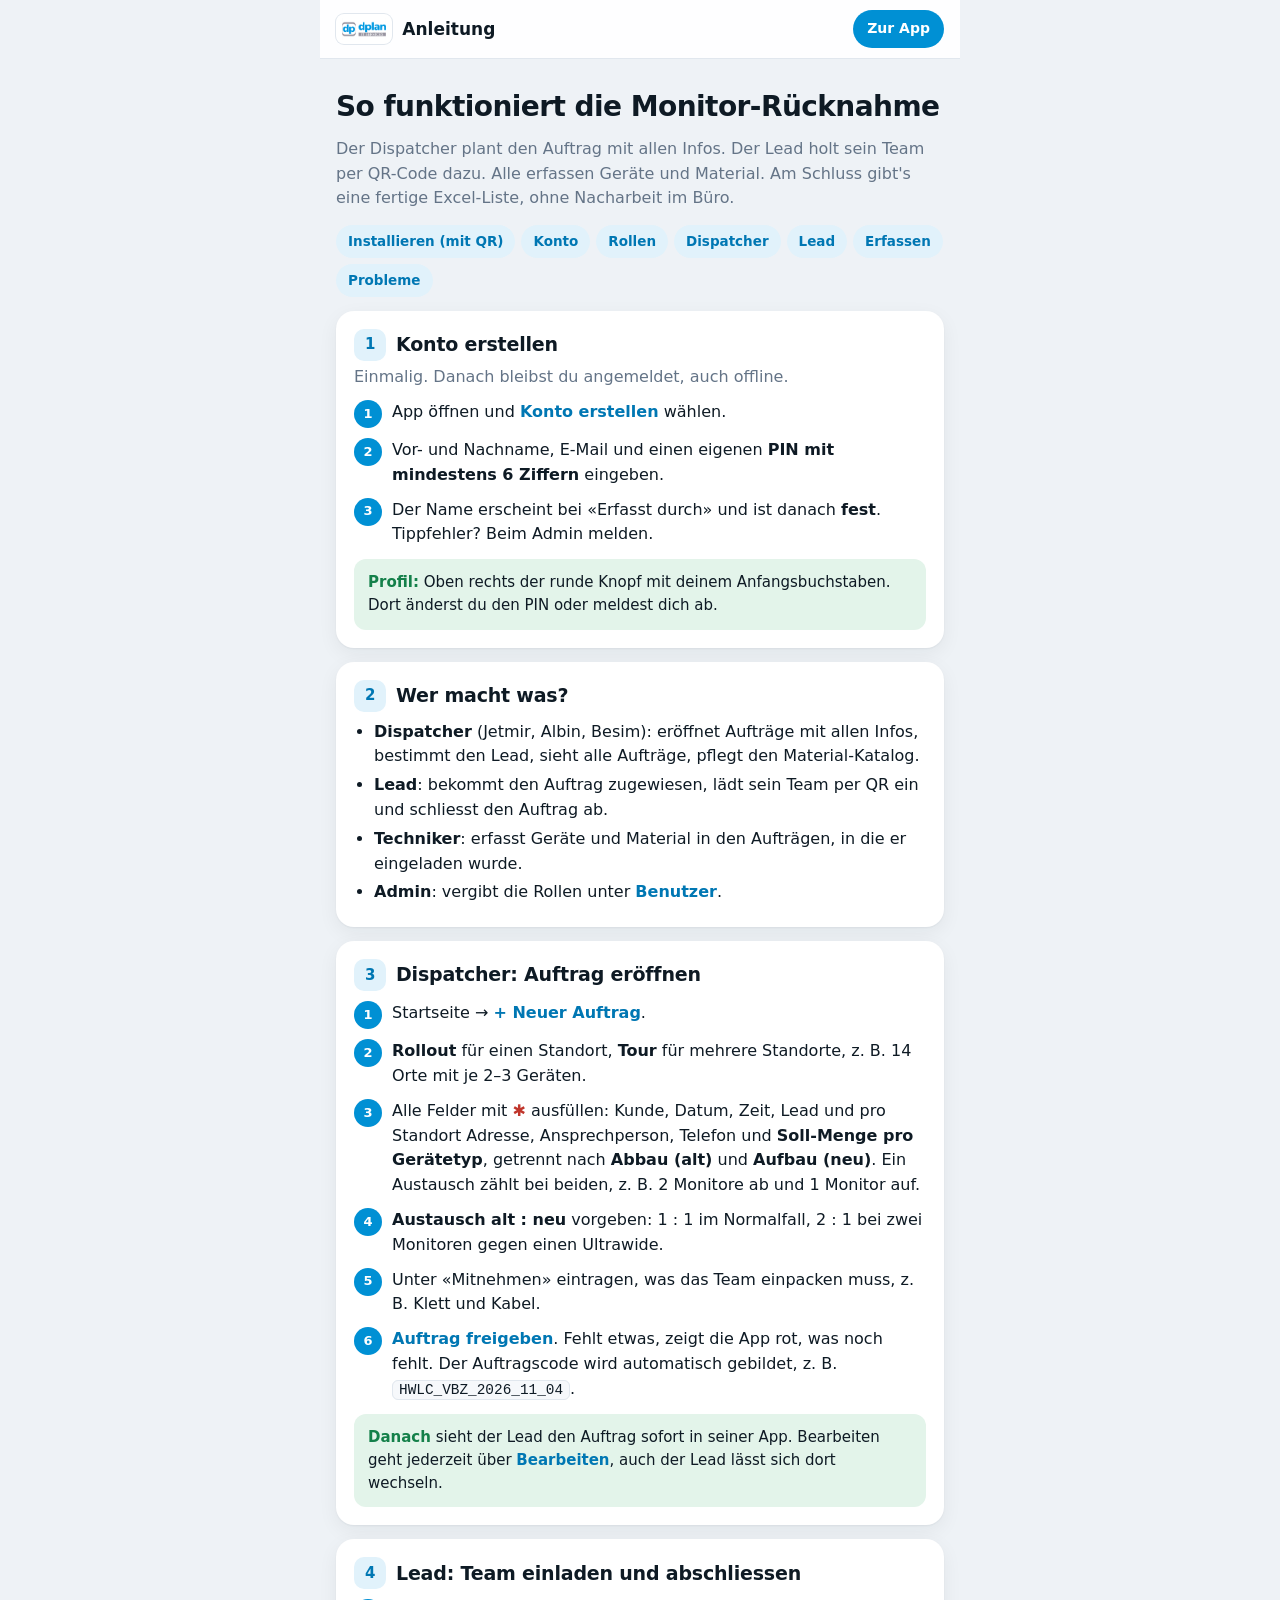
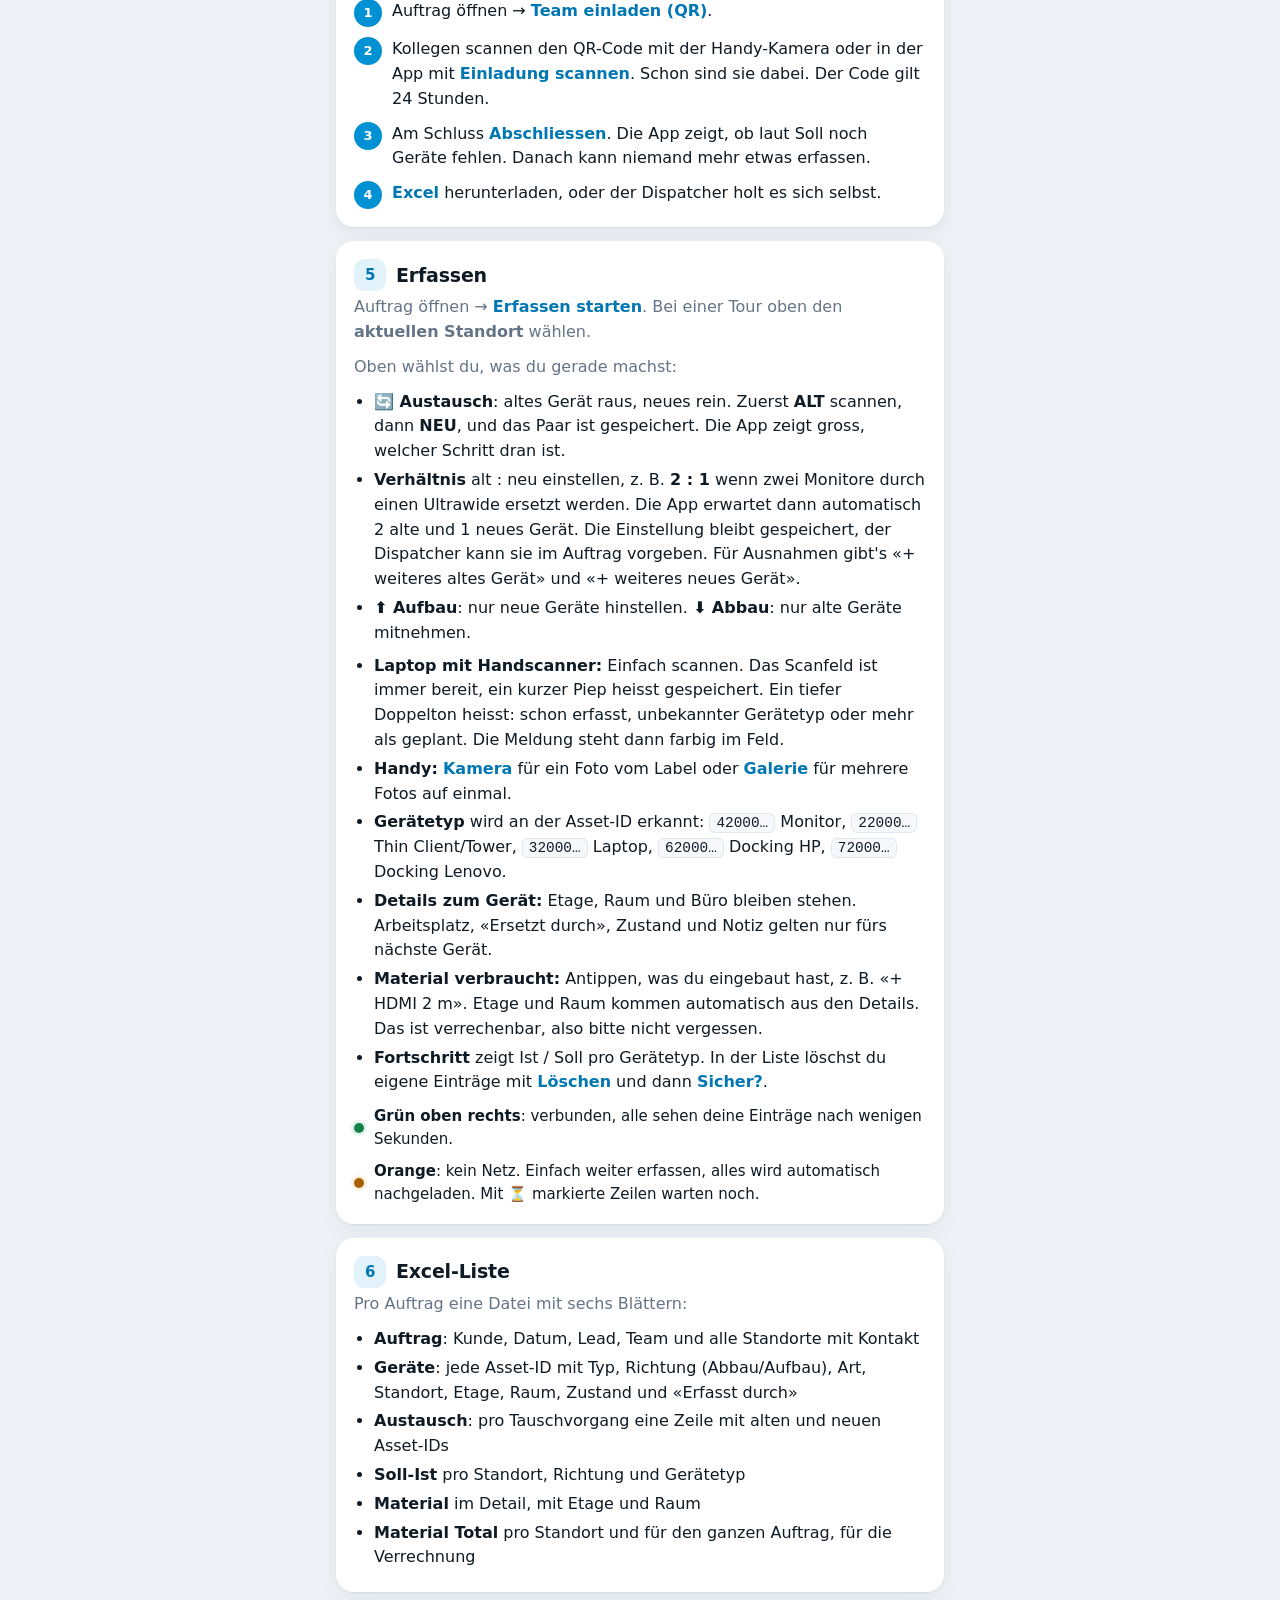
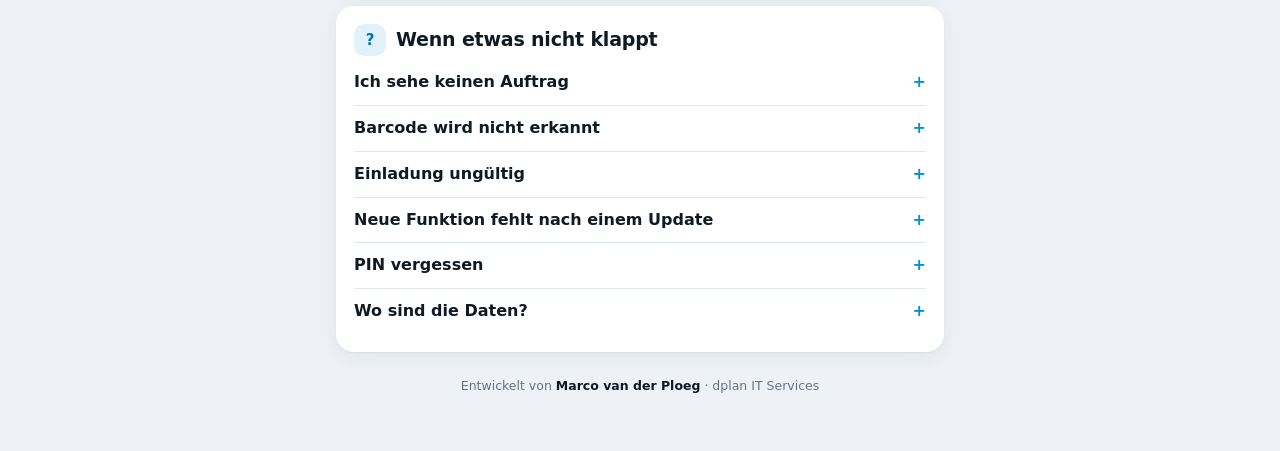
==== commit bd08a2d7: "Austausch / Aufbau / Abbau mit Tauschvorgängen, speicherbares Verhältnis (1:1, 2:1, 1:2, frei), Soll" ====
--- a/anleitung.html
+++ b/anleitung.html
@@ -99,7 +99,8 @@
     <ol class="steps">
       <li><span>Startseite → <span class="ui">+ Neuer Auftrag</span>.</span></li>
       <li><span><b>Rollout</b> für einen Standort, <b>Tour</b> für mehrere Standorte, z. B. 14 Orte mit je 2–3 Geräten.</span></li>
-      <li><span>Alle Felder mit <span class="req" style="color:#c0352b">✱</span> ausfüllen: Kunde, Datum, Zeit, Lead und pro Standort Adresse, Ansprechperson, Telefon und <b>Soll-Menge</b> pro Gerätetyp.</span></li>
+      <li><span>Alle Felder mit <span class="req" style="color:#c0352b">✱</span> ausfüllen: Kunde, Datum, Zeit, Lead und pro Standort Adresse, Ansprechperson, Telefon und <b>Soll-Menge pro Gerätetyp</b>, getrennt nach <b>Abbau (alt)</b> und <b>Aufbau (neu)</b>. Ein Austausch zählt bei beiden, z. B. 2 Monitore ab und 1 Monitor auf.</span></li>
+      <li><span><b>Austausch alt : neu</b> vorgeben: 1 : 1 im Normalfall, 2 : 1 bei zwei Monitoren gegen einen Ultrawide.</span></li>
       <li><span>Unter «Mitnehmen» eintragen, was das Team einpacken muss, z. B. Klett und Kabel.</span></li>
       <li><span><span class="ui">Auftrag freigeben</span>. Fehlt etwas, zeigt die App rot, was noch fehlt. Der Auftragscode wird automatisch gebildet, z. B. <code>HWLC_VBZ_2026_11_04</code>.</span></li>
     </ol>
@@ -119,6 +120,12 @@
   <section id="erfassen">
     <h2><span class="ic">5</span>Erfassen</h2>
     <p>Auftrag öffnen → <span class="ui">Erfassen starten</span>. Bei einer Tour oben den <b>aktuellen Standort</b> wählen.</p>
+    <p>Oben wählst du, was du gerade machst:</p>
+    <ul>
+      <li><b>🔄 Austausch</b>: altes Gerät raus, neues rein. Zuerst <b>ALT</b> scannen, dann <b>NEU</b>, und das Paar ist gespeichert. Die App zeigt gross, welcher Schritt dran ist.</li>
+      <li><b>Verhältnis</b> alt : neu einstellen, z. B. <b>2 : 1</b> wenn zwei Monitore durch einen Ultrawide ersetzt werden. Die App erwartet dann automatisch 2 alte und 1 neues Gerät. Die Einstellung bleibt gespeichert, der Dispatcher kann sie im Auftrag vorgeben. Für Ausnahmen gibt's «+ weiteres altes Gerät» und «+ weiteres neues Gerät».</li>
+      <li><b>⬆ Aufbau</b>: nur neue Geräte hinstellen. <b>⬇ Abbau</b>: nur alte Geräte mitnehmen.</li>
+    </ul>
     <ul>
       <li><b>Laptop mit Handscanner:</b> Einfach scannen. Das Scanfeld ist immer bereit, ein kurzer Piep heisst gespeichert. Ein tiefer Doppelton heisst: schon erfasst, unbekannter Gerätetyp oder mehr als geplant. Die Meldung steht dann farbig im Feld.</li>
       <li><b>Handy:</b> <span class="ui">Kamera</span> für ein Foto vom Label oder <span class="ui">Galerie</span> für mehrere Fotos auf einmal.</li>
@@ -135,11 +142,12 @@
 
   <section>
     <h2><span class="ic">6</span>Excel-Liste</h2>
-    <p>Pro Auftrag eine Datei mit fünf Blättern:</p>
+    <p>Pro Auftrag eine Datei mit sechs Blättern:</p>
     <ul>
       <li><b>Auftrag</b>: Kunde, Datum, Lead, Team und alle Standorte mit Kontakt</li>
-      <li><b>Geräte</b>: jede Asset-ID mit Typ, Standort, Etage, Raum, Zustand und «Erfasst durch»</li>
-      <li><b>Soll-Ist</b> pro Standort und Gerätetyp</li>
+      <li><b>Geräte</b>: jede Asset-ID mit Typ, Richtung (Abbau/Aufbau), Art, Standort, Etage, Raum, Zustand und «Erfasst durch»</li>
+      <li><b>Austausch</b>: pro Tauschvorgang eine Zeile mit alten und neuen Asset-IDs</li>
+      <li><b>Soll-Ist</b> pro Standort, Richtung und Gerätetyp</li>
       <li><b>Material</b> im Detail, mit Etage und Raum</li>
       <li><b>Material Total</b> pro Standort und für den ganzen Auftrag, für die Verrechnung</li>
     </ul>
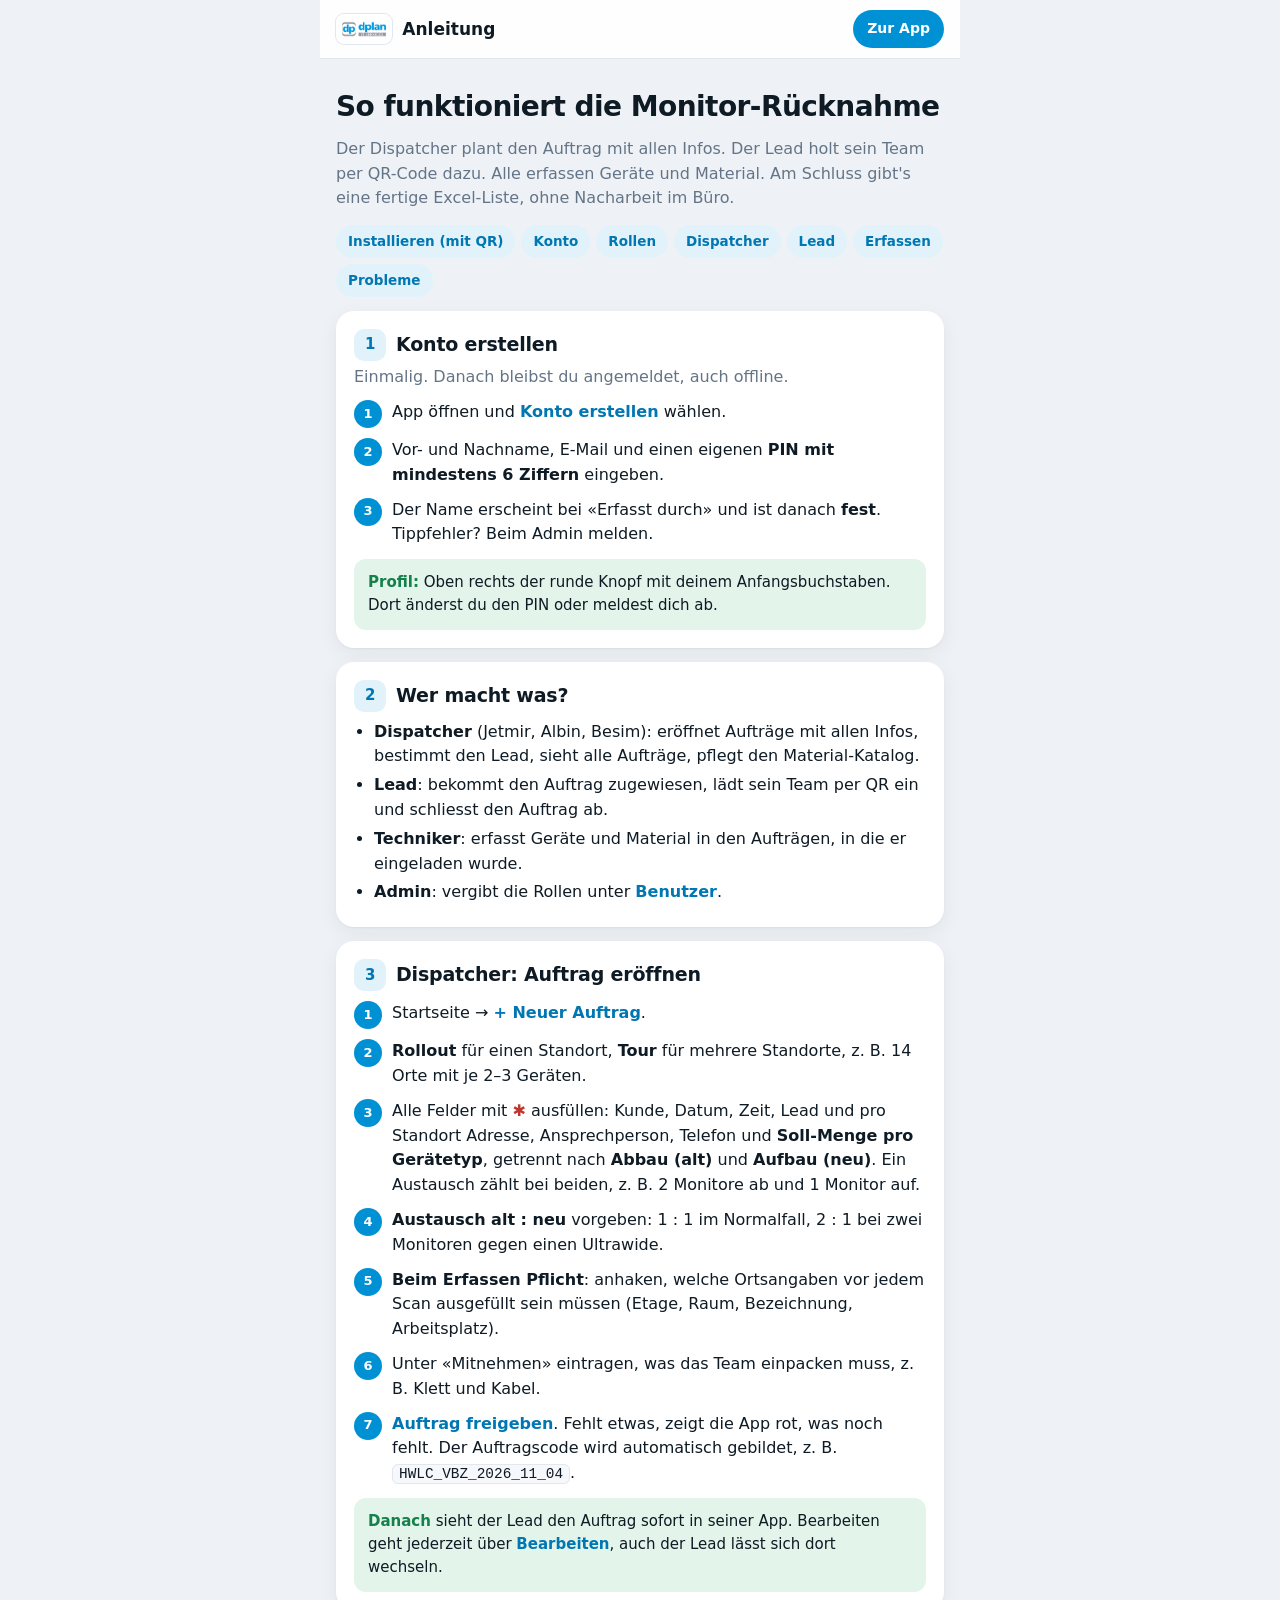
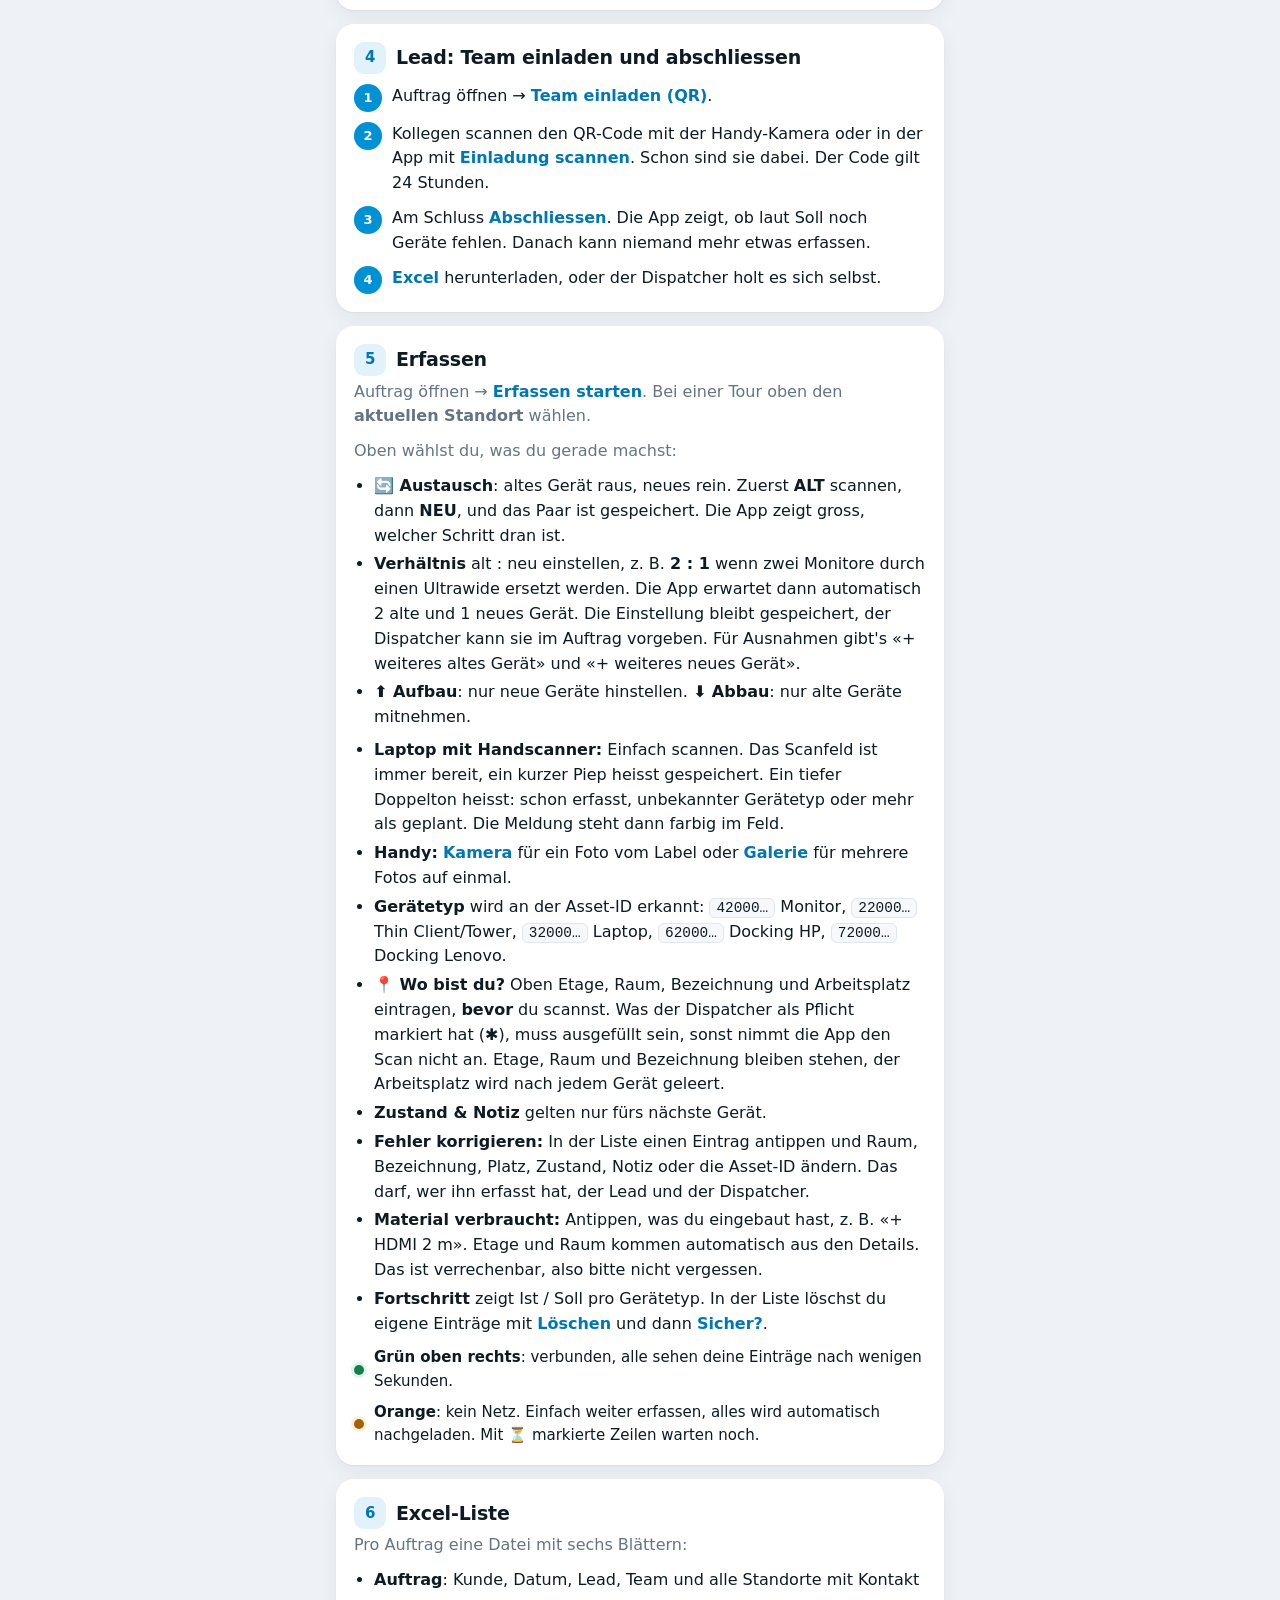
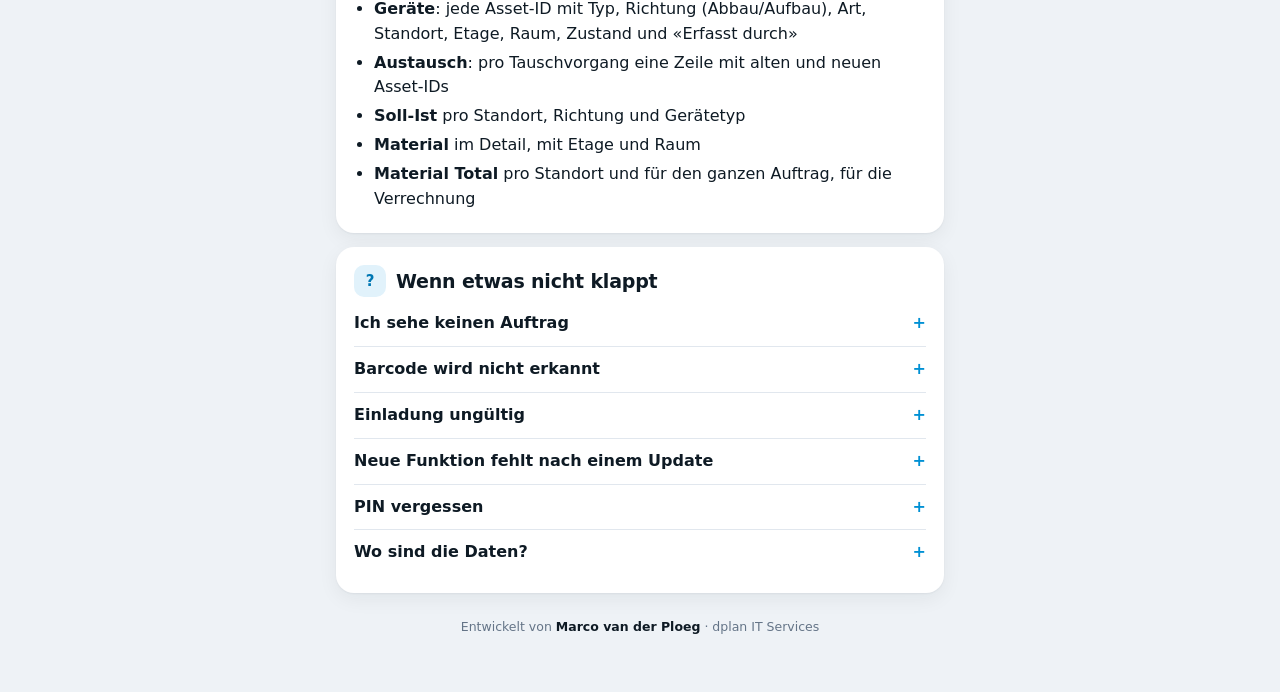
==== commit 133d14d0: "Standort-Maske vor dem Scan mit Pflichtfeldern pro Auftrag, Einträge bearbeiten, Ort in der Liste Co" ====
--- a/anleitung.html
+++ b/anleitung.html
@@ -101,6 +101,7 @@
       <li><span><b>Rollout</b> für einen Standort, <b>Tour</b> für mehrere Standorte, z. B. 14 Orte mit je 2–3 Geräten.</span></li>
       <li><span>Alle Felder mit <span class="req" style="color:#c0352b">✱</span> ausfüllen: Kunde, Datum, Zeit, Lead und pro Standort Adresse, Ansprechperson, Telefon und <b>Soll-Menge pro Gerätetyp</b>, getrennt nach <b>Abbau (alt)</b> und <b>Aufbau (neu)</b>. Ein Austausch zählt bei beiden, z. B. 2 Monitore ab und 1 Monitor auf.</span></li>
       <li><span><b>Austausch alt : neu</b> vorgeben: 1 : 1 im Normalfall, 2 : 1 bei zwei Monitoren gegen einen Ultrawide.</span></li>
+      <li><span><b>Beim Erfassen Pflicht</b>: anhaken, welche Ortsangaben vor jedem Scan ausgefüllt sein müssen (Etage, Raum, Bezeichnung, Arbeitsplatz).</span></li>
       <li><span>Unter «Mitnehmen» eintragen, was das Team einpacken muss, z. B. Klett und Kabel.</span></li>
       <li><span><span class="ui">Auftrag freigeben</span>. Fehlt etwas, zeigt die App rot, was noch fehlt. Der Auftragscode wird automatisch gebildet, z. B. <code>HWLC_VBZ_2026_11_04</code>.</span></li>
     </ol>
@@ -130,7 +131,9 @@
       <li><b>Laptop mit Handscanner:</b> Einfach scannen. Das Scanfeld ist immer bereit, ein kurzer Piep heisst gespeichert. Ein tiefer Doppelton heisst: schon erfasst, unbekannter Gerätetyp oder mehr als geplant. Die Meldung steht dann farbig im Feld.</li>
       <li><b>Handy:</b> <span class="ui">Kamera</span> für ein Foto vom Label oder <span class="ui">Galerie</span> für mehrere Fotos auf einmal.</li>
       <li><b>Gerätetyp</b> wird an der Asset-ID erkannt: <code>42000…</code> Monitor, <code>22000…</code> Thin Client/Tower, <code>32000…</code> Laptop, <code>62000…</code> Docking HP, <code>72000…</code> Docking Lenovo.</li>
-      <li><b>Details zum Gerät:</b> Etage, Raum und Büro bleiben stehen. Arbeitsplatz, «Ersetzt durch», Zustand und Notiz gelten nur fürs nächste Gerät.</li>
+      <li><b>📍 Wo bist du?</b> Oben Etage, Raum, Bezeichnung und Arbeitsplatz eintragen, <b>bevor</b> du scannst. Was der Dispatcher als Pflicht markiert hat (✱), muss ausgefüllt sein, sonst nimmt die App den Scan nicht an. Etage, Raum und Bezeichnung bleiben stehen, der Arbeitsplatz wird nach jedem Gerät geleert.</li>
+      <li><b>Zustand &amp; Notiz</b> gelten nur fürs nächste Gerät.</li>
+      <li><b>Fehler korrigieren:</b> In der Liste einen Eintrag antippen und Raum, Bezeichnung, Platz, Zustand, Notiz oder die Asset-ID ändern. Das darf, wer ihn erfasst hat, der Lead und der Dispatcher.</li>
       <li><b>Material verbraucht:</b> Antippen, was du eingebaut hast, z. B. «+ HDMI 2 m». Etage und Raum kommen automatisch aus den Details. Das ist verrechenbar, also bitte nicht vergessen.</li>
       <li><b>Fortschritt</b> zeigt Ist / Soll pro Gerätetyp. In der Liste löschst du eigene Einträge mit <span class="ui">Löschen</span> und dann <span class="ui">Sicher?</span>.</li>
     </ul>
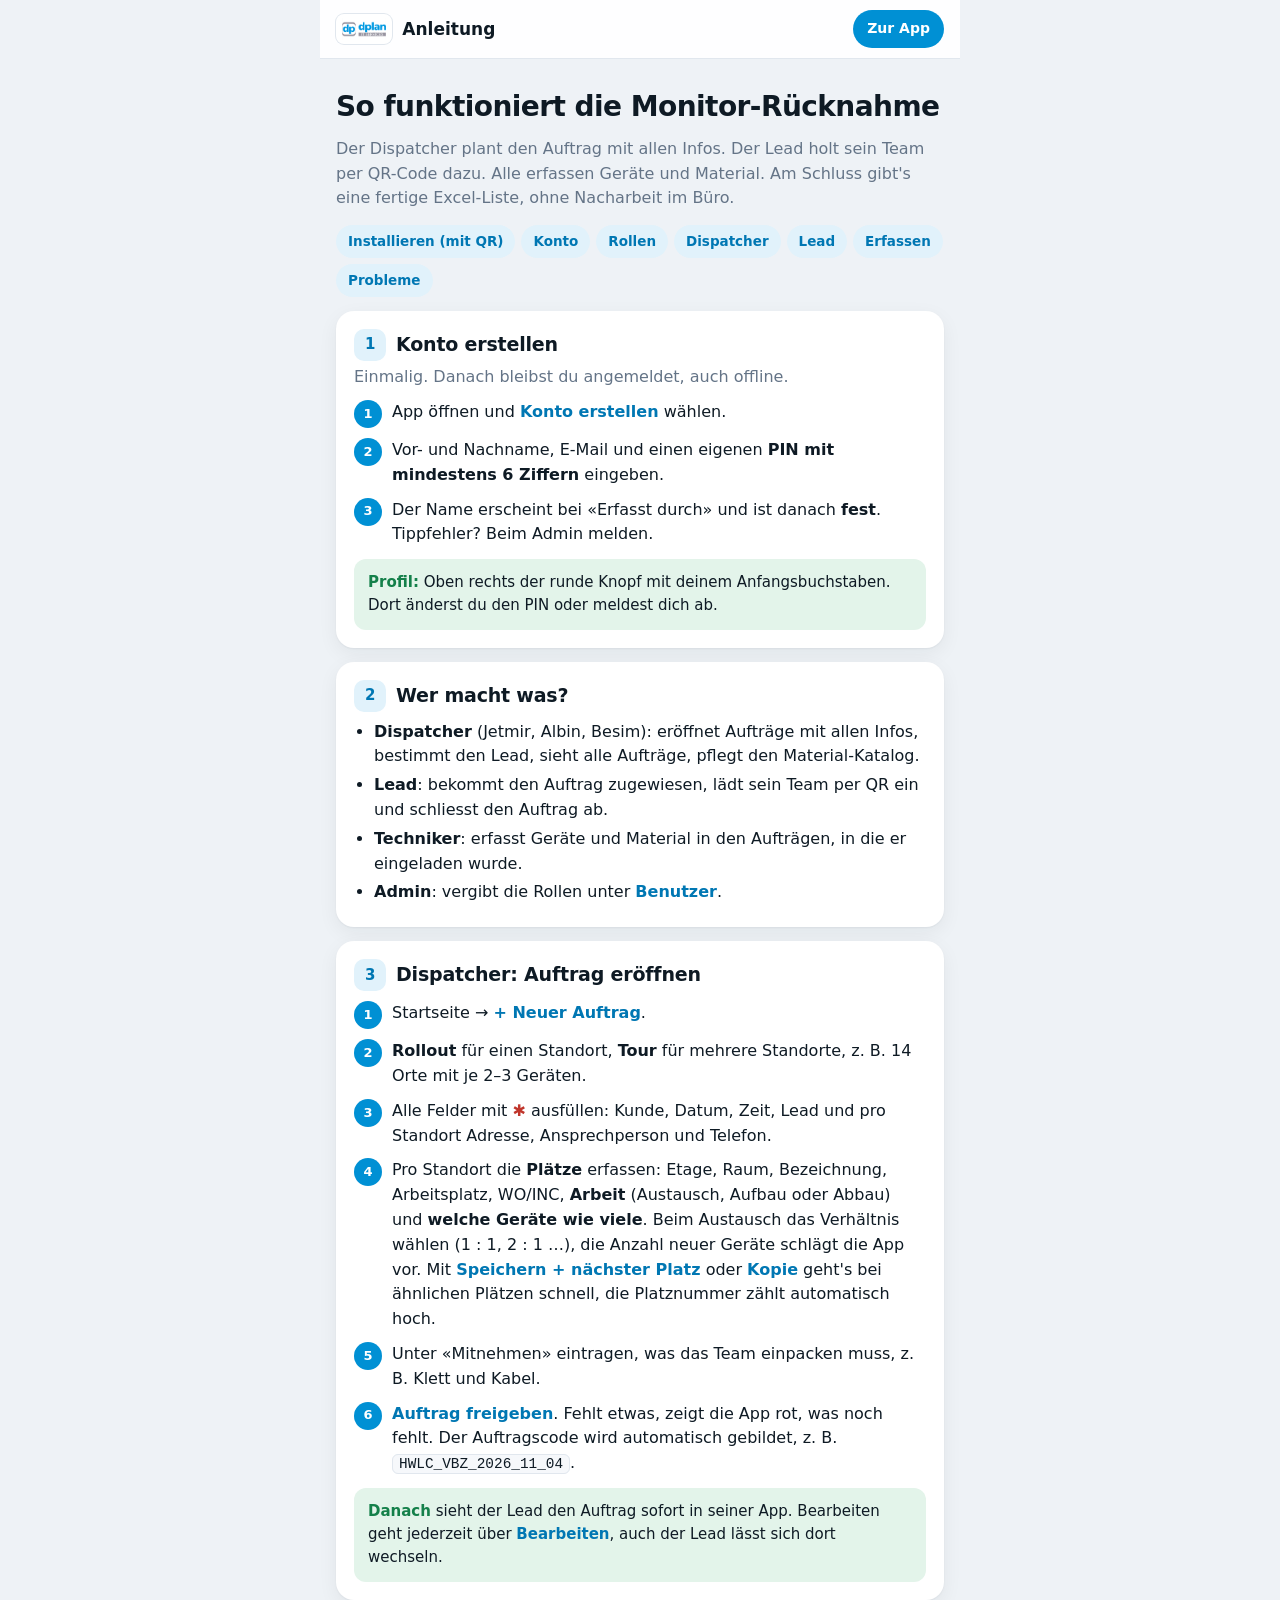
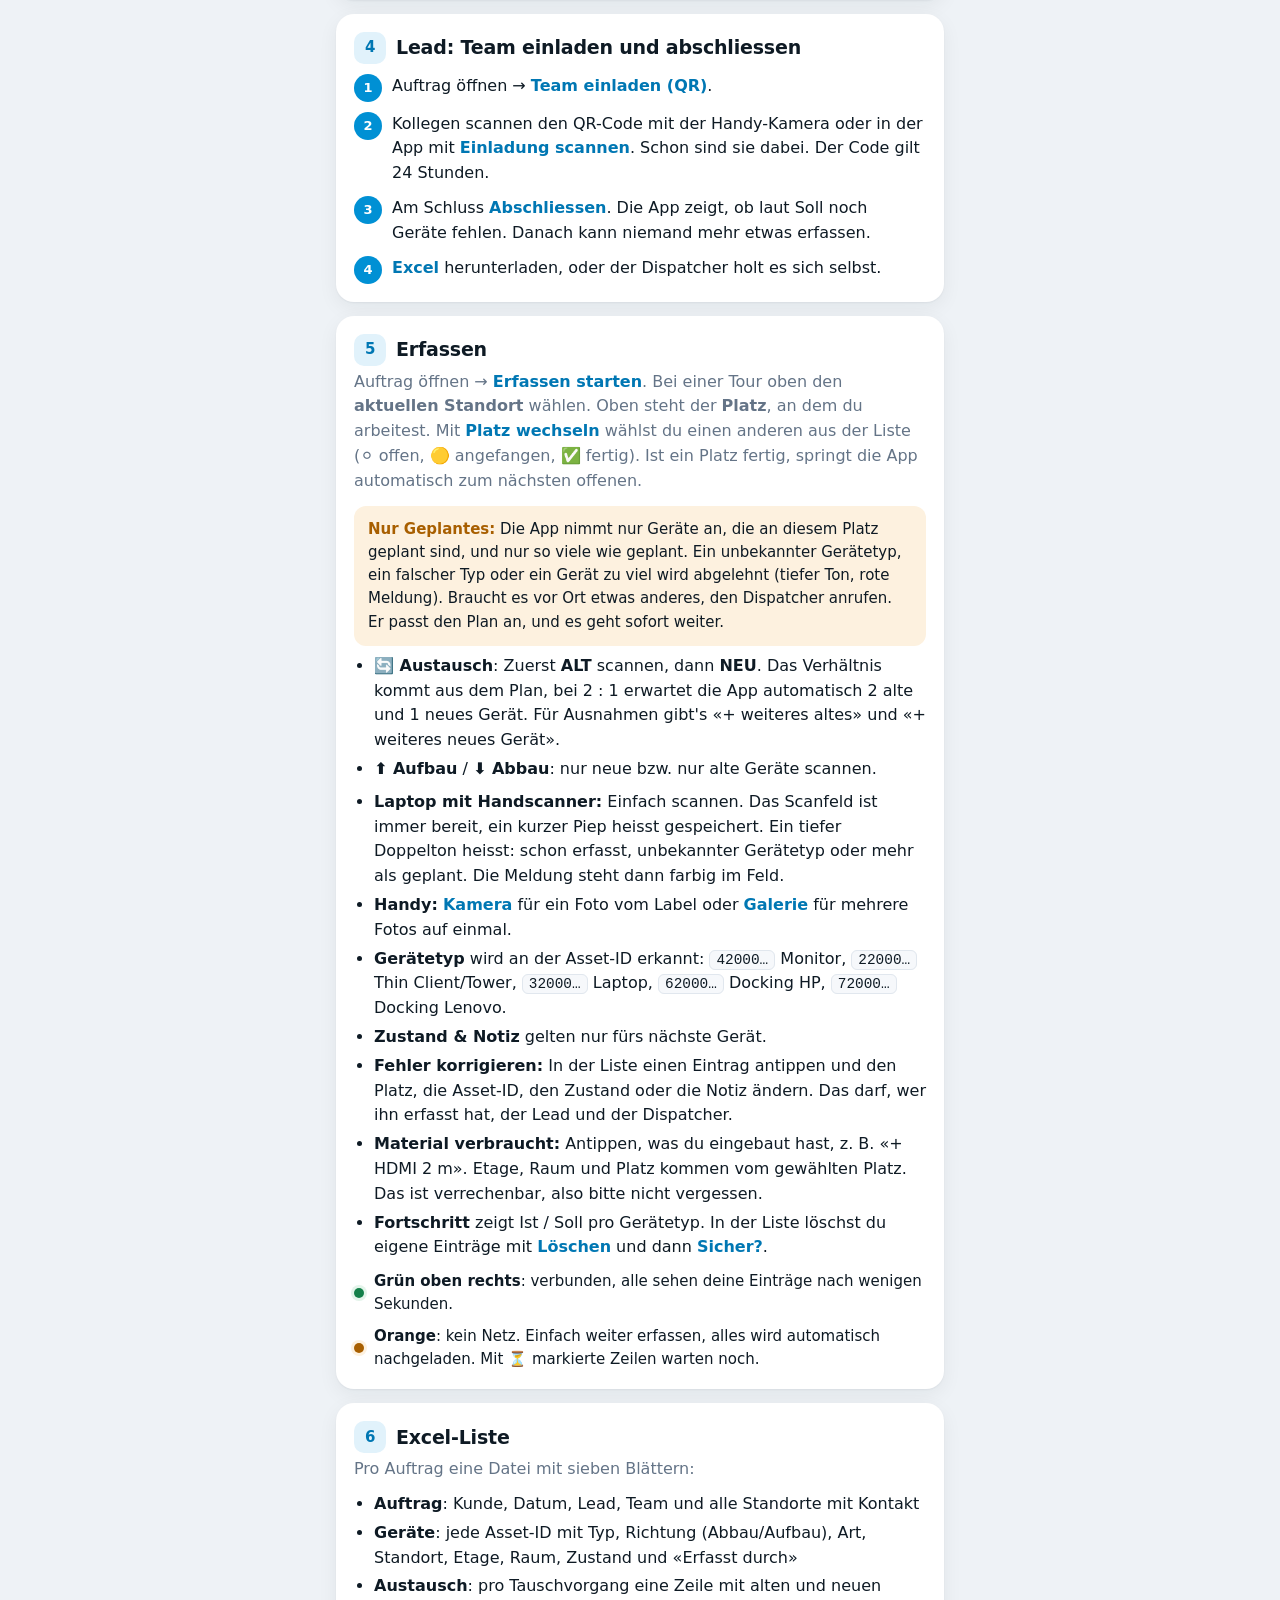
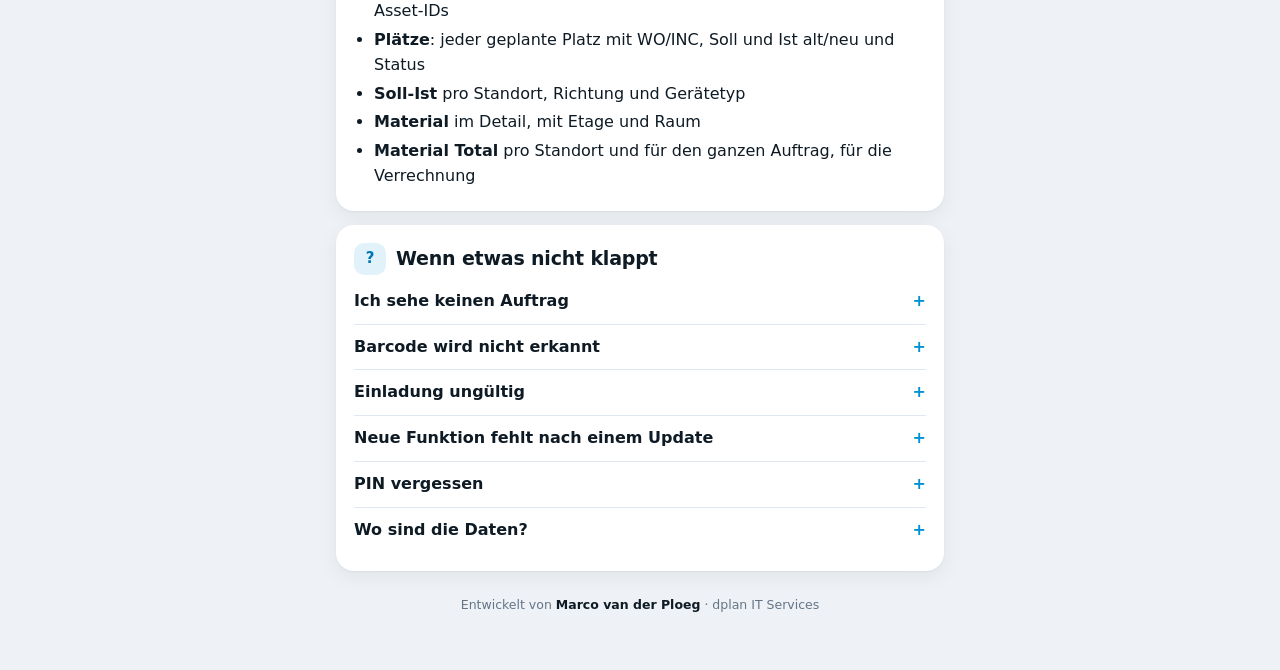
==== commit 609524ea: "Platzplanung: Dispatcher plant Plätze mit Arbeit und Geräten, Techniker wählt nur aus, Ungeplantes g" ====
--- a/anleitung.html
+++ b/anleitung.html
@@ -99,9 +99,8 @@
     <ol class="steps">
       <li><span>Startseite → <span class="ui">+ Neuer Auftrag</span>.</span></li>
       <li><span><b>Rollout</b> für einen Standort, <b>Tour</b> für mehrere Standorte, z. B. 14 Orte mit je 2–3 Geräten.</span></li>
-      <li><span>Alle Felder mit <span class="req" style="color:#c0352b">✱</span> ausfüllen: Kunde, Datum, Zeit, Lead und pro Standort Adresse, Ansprechperson, Telefon und <b>Soll-Menge pro Gerätetyp</b>, getrennt nach <b>Abbau (alt)</b> und <b>Aufbau (neu)</b>. Ein Austausch zählt bei beiden, z. B. 2 Monitore ab und 1 Monitor auf.</span></li>
-      <li><span><b>Austausch alt : neu</b> vorgeben: 1 : 1 im Normalfall, 2 : 1 bei zwei Monitoren gegen einen Ultrawide.</span></li>
-      <li><span><b>Beim Erfassen Pflicht</b>: anhaken, welche Ortsangaben vor jedem Scan ausgefüllt sein müssen (Etage, Raum, Bezeichnung, Arbeitsplatz).</span></li>
+      <li><span>Alle Felder mit <span class="req" style="color:#c0352b">✱</span> ausfüllen: Kunde, Datum, Zeit, Lead und pro Standort Adresse, Ansprechperson und Telefon.</span></li>
+      <li><span>Pro Standort die <b>Plätze</b> erfassen: Etage, Raum, Bezeichnung, Arbeitsplatz, WO/INC, <b>Arbeit</b> (Austausch, Aufbau oder Abbau) und <b>welche Geräte wie viele</b>. Beim Austausch das Verhältnis wählen (1 : 1, 2 : 1 …), die Anzahl neuer Geräte schlägt die App vor. Mit <span class="ui">Speichern + nächster Platz</span> oder <span class="ui">Kopie</span> geht's bei ähnlichen Plätzen schnell, die Platznummer zählt automatisch hoch.</span></li>
       <li><span>Unter «Mitnehmen» eintragen, was das Team einpacken muss, z. B. Klett und Kabel.</span></li>
       <li><span><span class="ui">Auftrag freigeben</span>. Fehlt etwas, zeigt die App rot, was noch fehlt. Der Auftragscode wird automatisch gebildet, z. B. <code>HWLC_VBZ_2026_11_04</code>.</span></li>
     </ol>
@@ -120,21 +119,19 @@
 
   <section id="erfassen">
     <h2><span class="ic">5</span>Erfassen</h2>
-    <p>Auftrag öffnen → <span class="ui">Erfassen starten</span>. Bei einer Tour oben den <b>aktuellen Standort</b> wählen.</p>
-    <p>Oben wählst du, was du gerade machst:</p>
+    <p>Auftrag öffnen → <span class="ui">Erfassen starten</span>. Bei einer Tour oben den <b>aktuellen Standort</b> wählen. Oben steht der <b>Platz</b>, an dem du arbeitest. Mit <span class="ui">Platz wechseln</span> wählst du einen anderen aus der Liste (⚪ offen, 🟡 angefangen, ✅ fertig). Ist ein Platz fertig, springt die App automatisch zum nächsten offenen.</p>
+    <div class="box warn"><b>Nur Geplantes:</b> Die App nimmt nur Geräte an, die an diesem Platz geplant sind, und nur so viele wie geplant. Ein unbekannter Gerätetyp, ein falscher Typ oder ein Gerät zu viel wird abgelehnt (tiefer Ton, rote Meldung). Braucht es vor Ort etwas anderes, den Dispatcher anrufen. Er passt den Plan an, und es geht sofort weiter.</div>
     <ul>
-      <li><b>🔄 Austausch</b>: altes Gerät raus, neues rein. Zuerst <b>ALT</b> scannen, dann <b>NEU</b>, und das Paar ist gespeichert. Die App zeigt gross, welcher Schritt dran ist.</li>
-      <li><b>Verhältnis</b> alt : neu einstellen, z. B. <b>2 : 1</b> wenn zwei Monitore durch einen Ultrawide ersetzt werden. Die App erwartet dann automatisch 2 alte und 1 neues Gerät. Die Einstellung bleibt gespeichert, der Dispatcher kann sie im Auftrag vorgeben. Für Ausnahmen gibt's «+ weiteres altes Gerät» und «+ weiteres neues Gerät».</li>
-      <li><b>⬆ Aufbau</b>: nur neue Geräte hinstellen. <b>⬇ Abbau</b>: nur alte Geräte mitnehmen.</li>
+      <li><b>🔄 Austausch</b>: Zuerst <b>ALT</b> scannen, dann <b>NEU</b>. Das Verhältnis kommt aus dem Plan, bei 2 : 1 erwartet die App automatisch 2 alte und 1 neues Gerät. Für Ausnahmen gibt's «+ weiteres altes» und «+ weiteres neues Gerät».</li>
+      <li><b>⬆ Aufbau</b> / <b>⬇ Abbau</b>: nur neue bzw. nur alte Geräte scannen.</li>
     </ul>
     <ul>
       <li><b>Laptop mit Handscanner:</b> Einfach scannen. Das Scanfeld ist immer bereit, ein kurzer Piep heisst gespeichert. Ein tiefer Doppelton heisst: schon erfasst, unbekannter Gerätetyp oder mehr als geplant. Die Meldung steht dann farbig im Feld.</li>
       <li><b>Handy:</b> <span class="ui">Kamera</span> für ein Foto vom Label oder <span class="ui">Galerie</span> für mehrere Fotos auf einmal.</li>
       <li><b>Gerätetyp</b> wird an der Asset-ID erkannt: <code>42000…</code> Monitor, <code>22000…</code> Thin Client/Tower, <code>32000…</code> Laptop, <code>62000…</code> Docking HP, <code>72000…</code> Docking Lenovo.</li>
-      <li><b>📍 Wo bist du?</b> Oben Etage, Raum, Bezeichnung und Arbeitsplatz eintragen, <b>bevor</b> du scannst. Was der Dispatcher als Pflicht markiert hat (✱), muss ausgefüllt sein, sonst nimmt die App den Scan nicht an. Etage, Raum und Bezeichnung bleiben stehen, der Arbeitsplatz wird nach jedem Gerät geleert.</li>
       <li><b>Zustand &amp; Notiz</b> gelten nur fürs nächste Gerät.</li>
-      <li><b>Fehler korrigieren:</b> In der Liste einen Eintrag antippen und Raum, Bezeichnung, Platz, Zustand, Notiz oder die Asset-ID ändern. Das darf, wer ihn erfasst hat, der Lead und der Dispatcher.</li>
-      <li><b>Material verbraucht:</b> Antippen, was du eingebaut hast, z. B. «+ HDMI 2 m». Etage und Raum kommen automatisch aus den Details. Das ist verrechenbar, also bitte nicht vergessen.</li>
+      <li><b>Fehler korrigieren:</b> In der Liste einen Eintrag antippen und den Platz, die Asset-ID, den Zustand oder die Notiz ändern. Das darf, wer ihn erfasst hat, der Lead und der Dispatcher.</li>
+      <li><b>Material verbraucht:</b> Antippen, was du eingebaut hast, z. B. «+ HDMI 2 m». Etage, Raum und Platz kommen vom gewählten Platz. Das ist verrechenbar, also bitte nicht vergessen.</li>
       <li><b>Fortschritt</b> zeigt Ist / Soll pro Gerätetyp. In der Liste löschst du eigene Einträge mit <span class="ui">Löschen</span> und dann <span class="ui">Sicher?</span>.</li>
     </ul>
     <div class="status">
@@ -145,11 +142,12 @@
 
   <section>
     <h2><span class="ic">6</span>Excel-Liste</h2>
-    <p>Pro Auftrag eine Datei mit sechs Blättern:</p>
+    <p>Pro Auftrag eine Datei mit sieben Blättern:</p>
     <ul>
       <li><b>Auftrag</b>: Kunde, Datum, Lead, Team und alle Standorte mit Kontakt</li>
       <li><b>Geräte</b>: jede Asset-ID mit Typ, Richtung (Abbau/Aufbau), Art, Standort, Etage, Raum, Zustand und «Erfasst durch»</li>
       <li><b>Austausch</b>: pro Tauschvorgang eine Zeile mit alten und neuen Asset-IDs</li>
+      <li><b>Plätze</b>: jeder geplante Platz mit WO/INC, Soll und Ist alt/neu und Status</li>
       <li><b>Soll-Ist</b> pro Standort, Richtung und Gerätetyp</li>
       <li><b>Material</b> im Detail, mit Etage und Raum</li>
       <li><b>Material Total</b> pro Standort und für den ganzen Auftrag, für die Verrechnung</li>
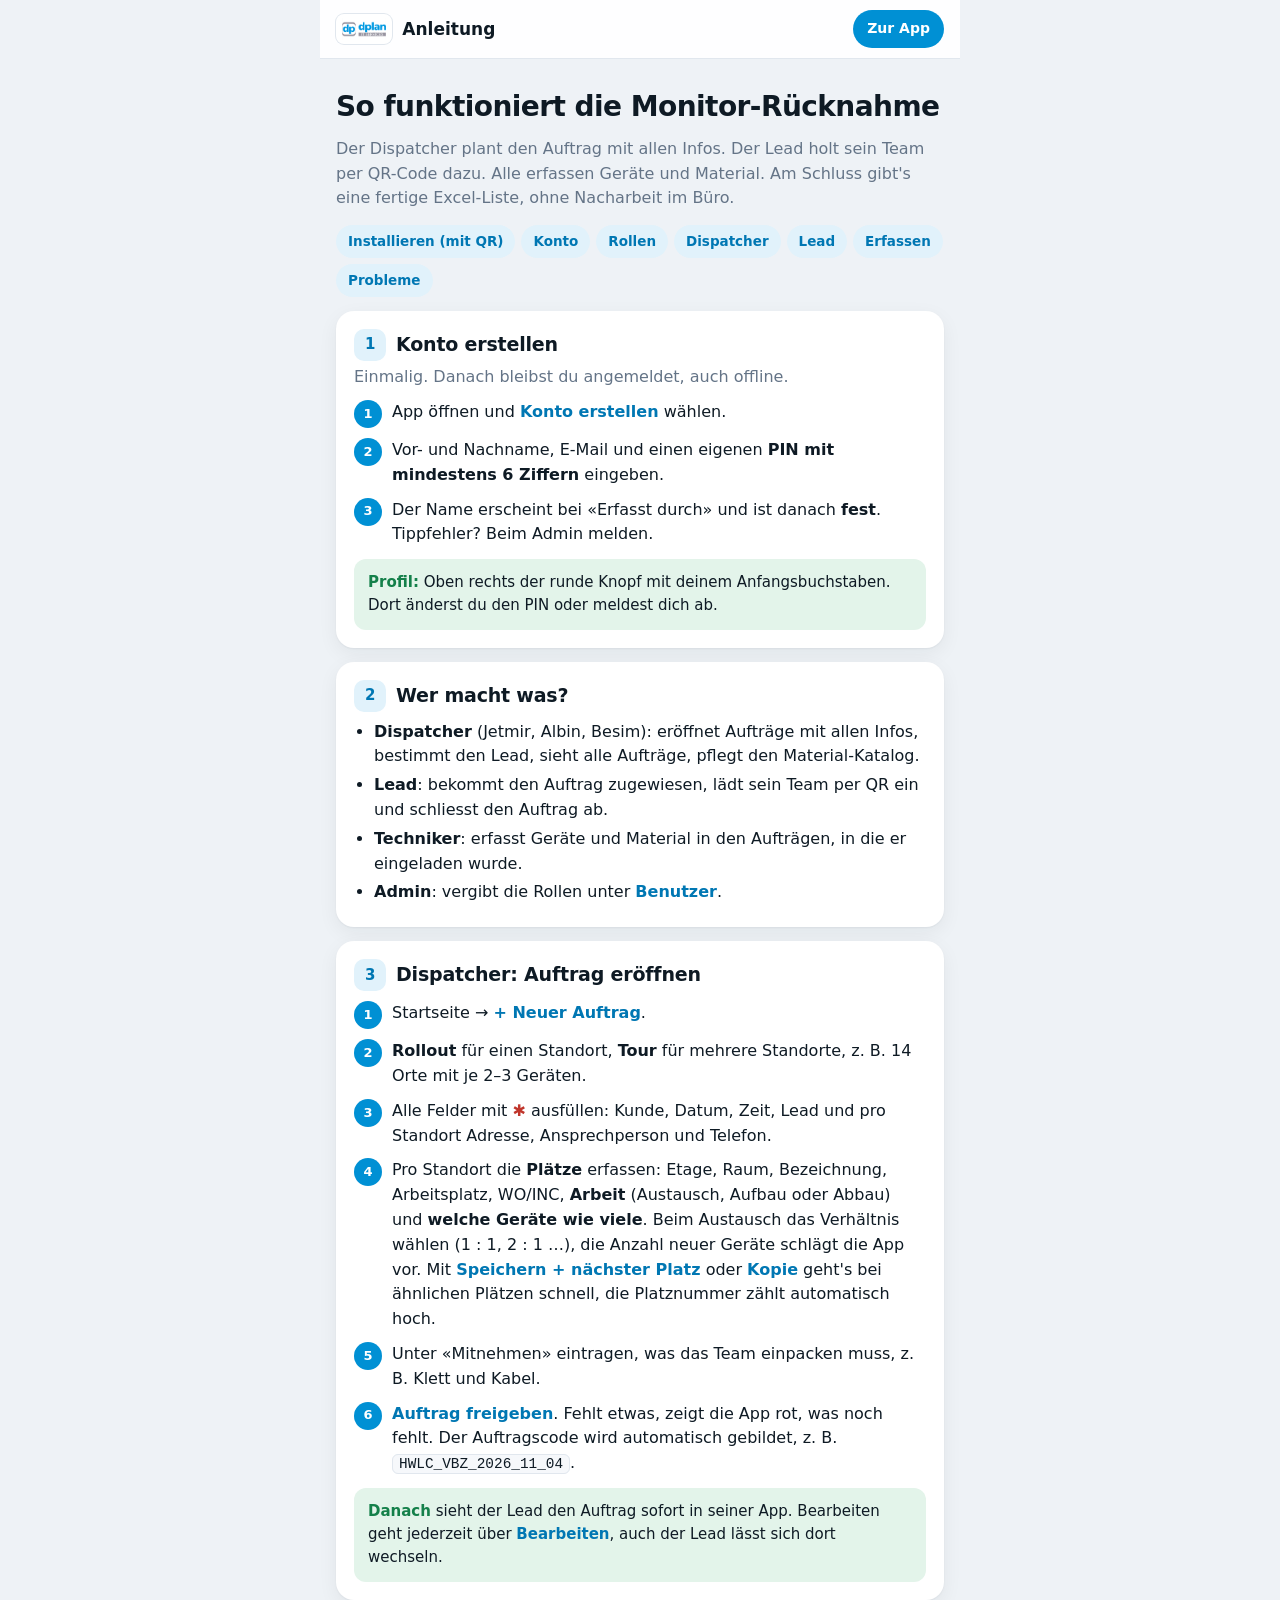
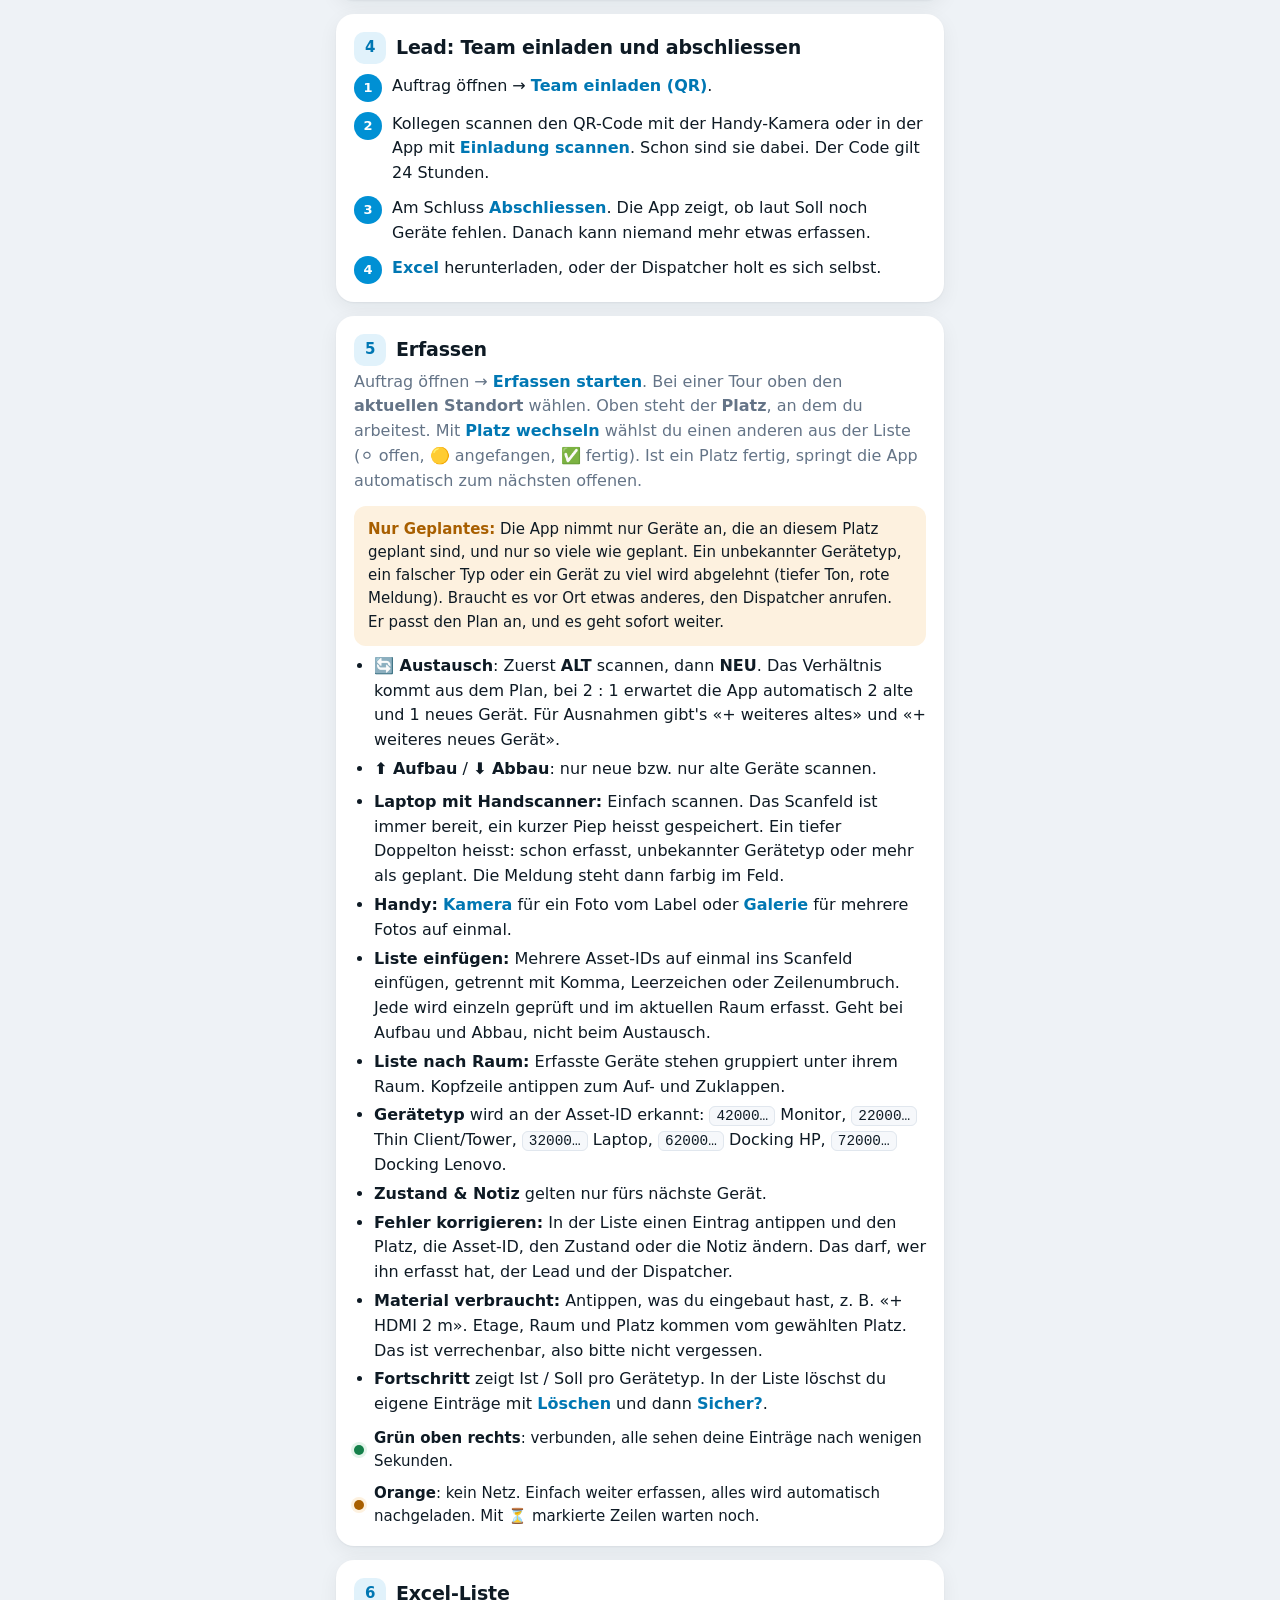
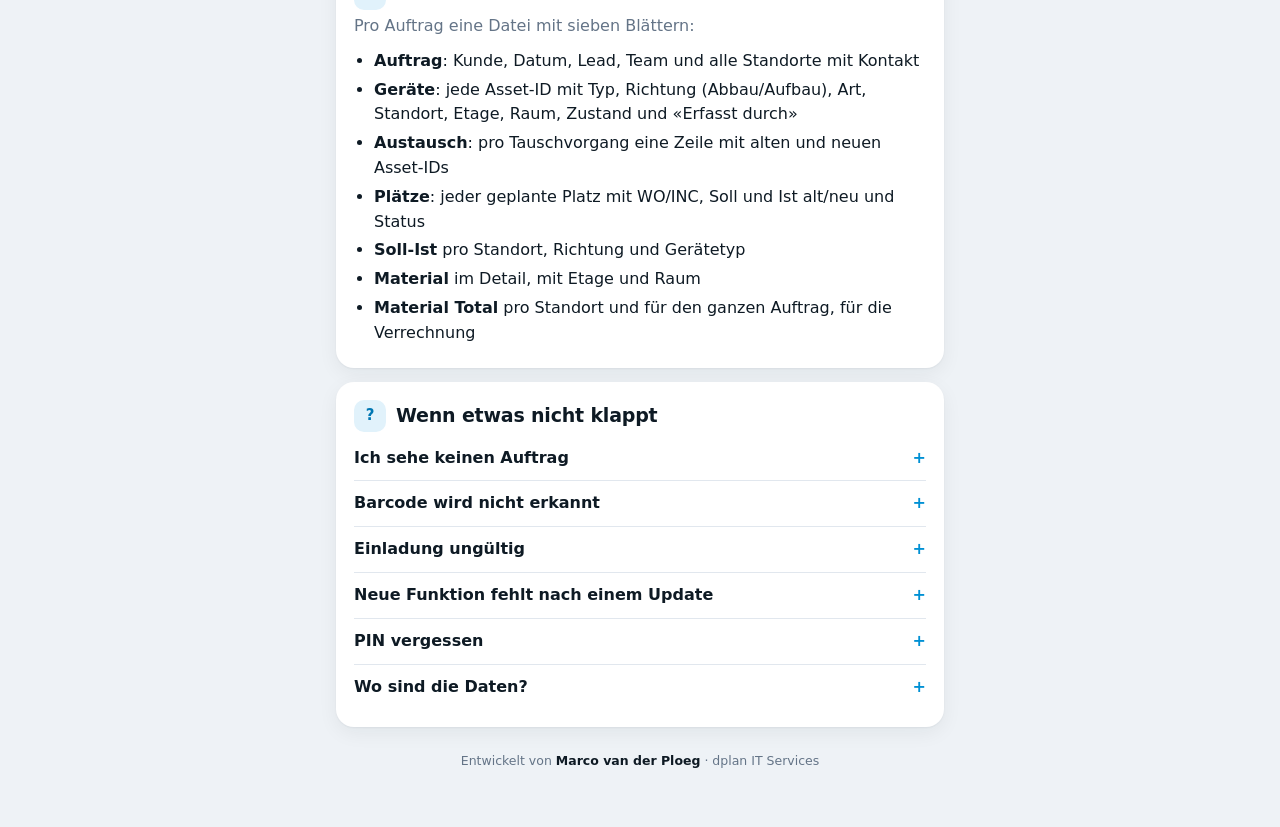
==== commit b71b1c78: "Liste einfügen (mehrere Asset-IDs), Liste nach Raum gruppiert, Etage vereinheitlichen, ungültige Ass" ====
--- a/anleitung.html
+++ b/anleitung.html
@@ -128,6 +128,8 @@
     <ul>
       <li><b>Laptop mit Handscanner:</b> Einfach scannen. Das Scanfeld ist immer bereit, ein kurzer Piep heisst gespeichert. Ein tiefer Doppelton heisst: schon erfasst, unbekannter Gerätetyp oder mehr als geplant. Die Meldung steht dann farbig im Feld.</li>
       <li><b>Handy:</b> <span class="ui">Kamera</span> für ein Foto vom Label oder <span class="ui">Galerie</span> für mehrere Fotos auf einmal.</li>
+      <li><b>Liste einfügen:</b> Mehrere Asset-IDs auf einmal ins Scanfeld einfügen, getrennt mit Komma, Leerzeichen oder Zeilenumbruch. Jede wird einzeln geprüft und im aktuellen Raum erfasst. Geht bei Aufbau und Abbau, nicht beim Austausch.</li>
+      <li><b>Liste nach Raum:</b> Erfasste Geräte stehen gruppiert unter ihrem Raum. Kopfzeile antippen zum Auf- und Zuklappen.</li>
       <li><b>Gerätetyp</b> wird an der Asset-ID erkannt: <code>42000…</code> Monitor, <code>22000…</code> Thin Client/Tower, <code>32000…</code> Laptop, <code>62000…</code> Docking HP, <code>72000…</code> Docking Lenovo.</li>
       <li><b>Zustand &amp; Notiz</b> gelten nur fürs nächste Gerät.</li>
       <li><b>Fehler korrigieren:</b> In der Liste einen Eintrag antippen und den Platz, die Asset-ID, den Zustand oder die Notiz ändern. Das darf, wer ihn erfasst hat, der Lead und der Dispatcher.</li>
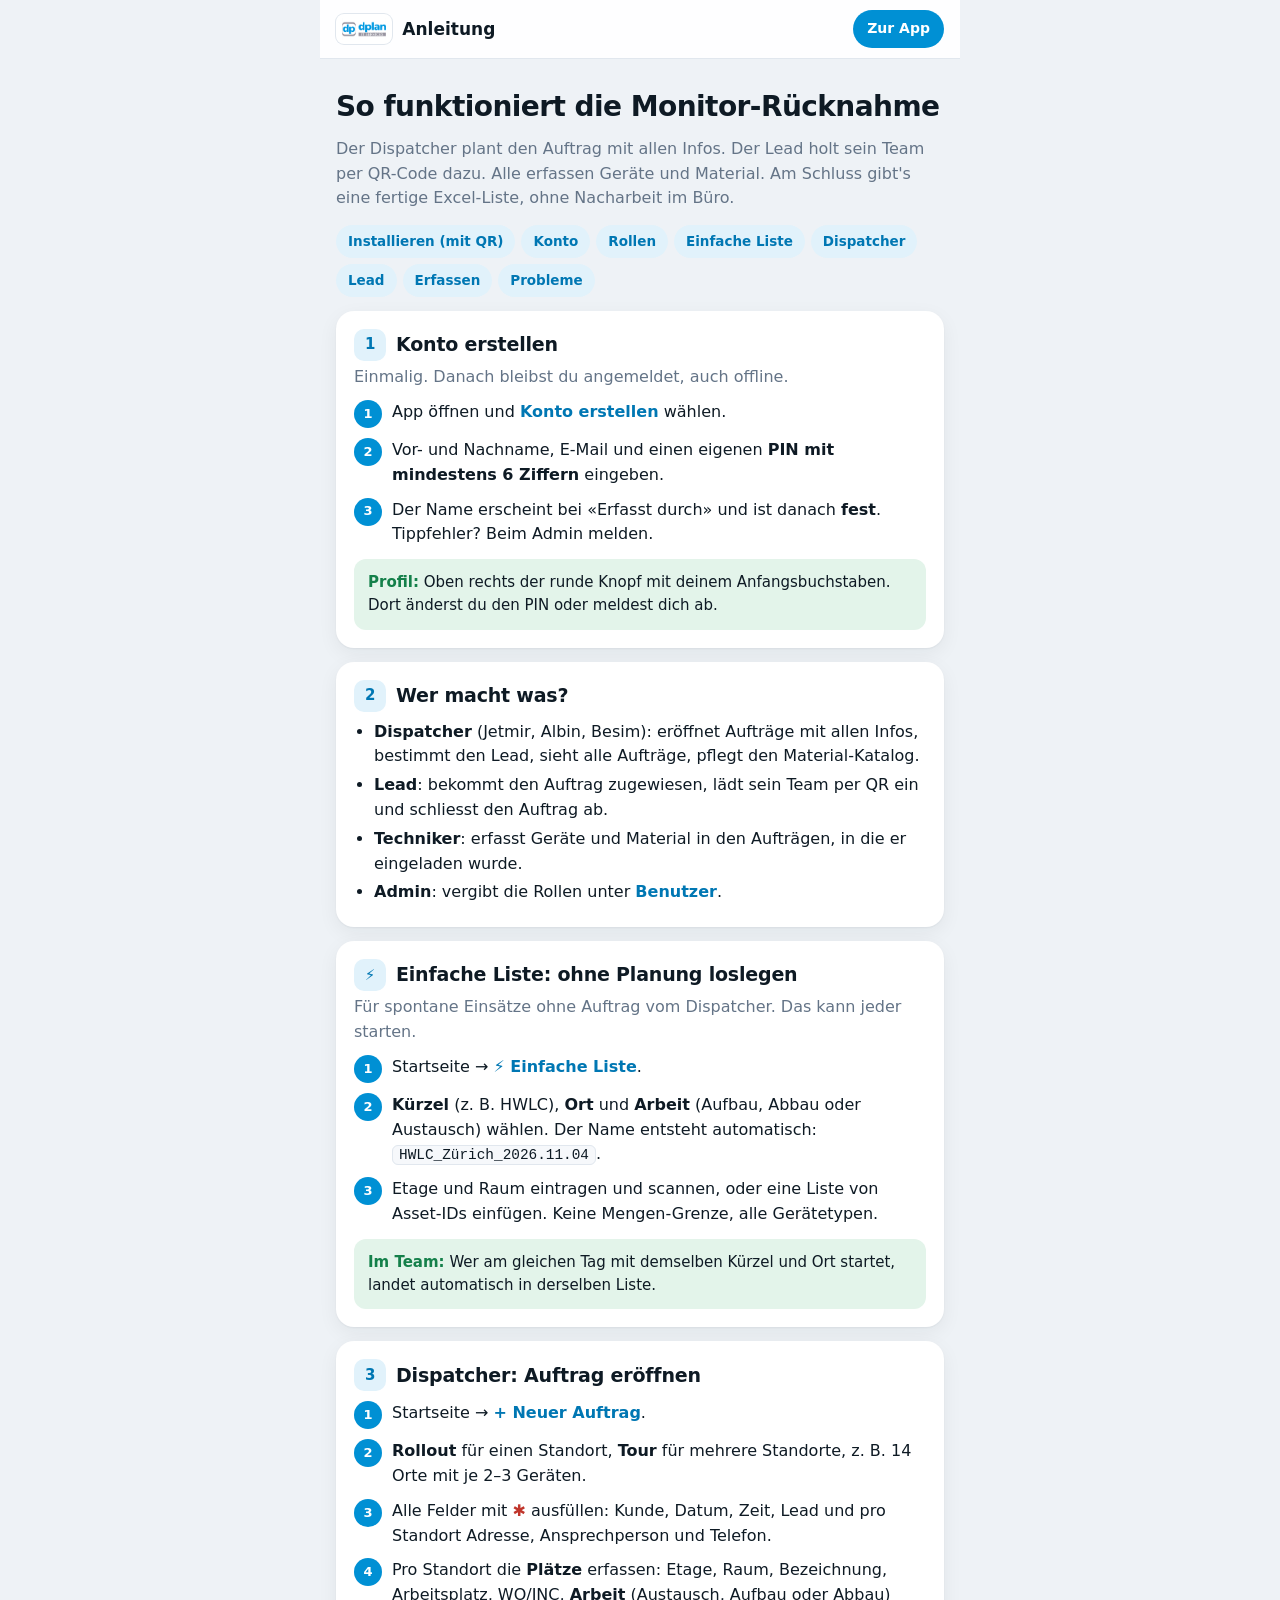
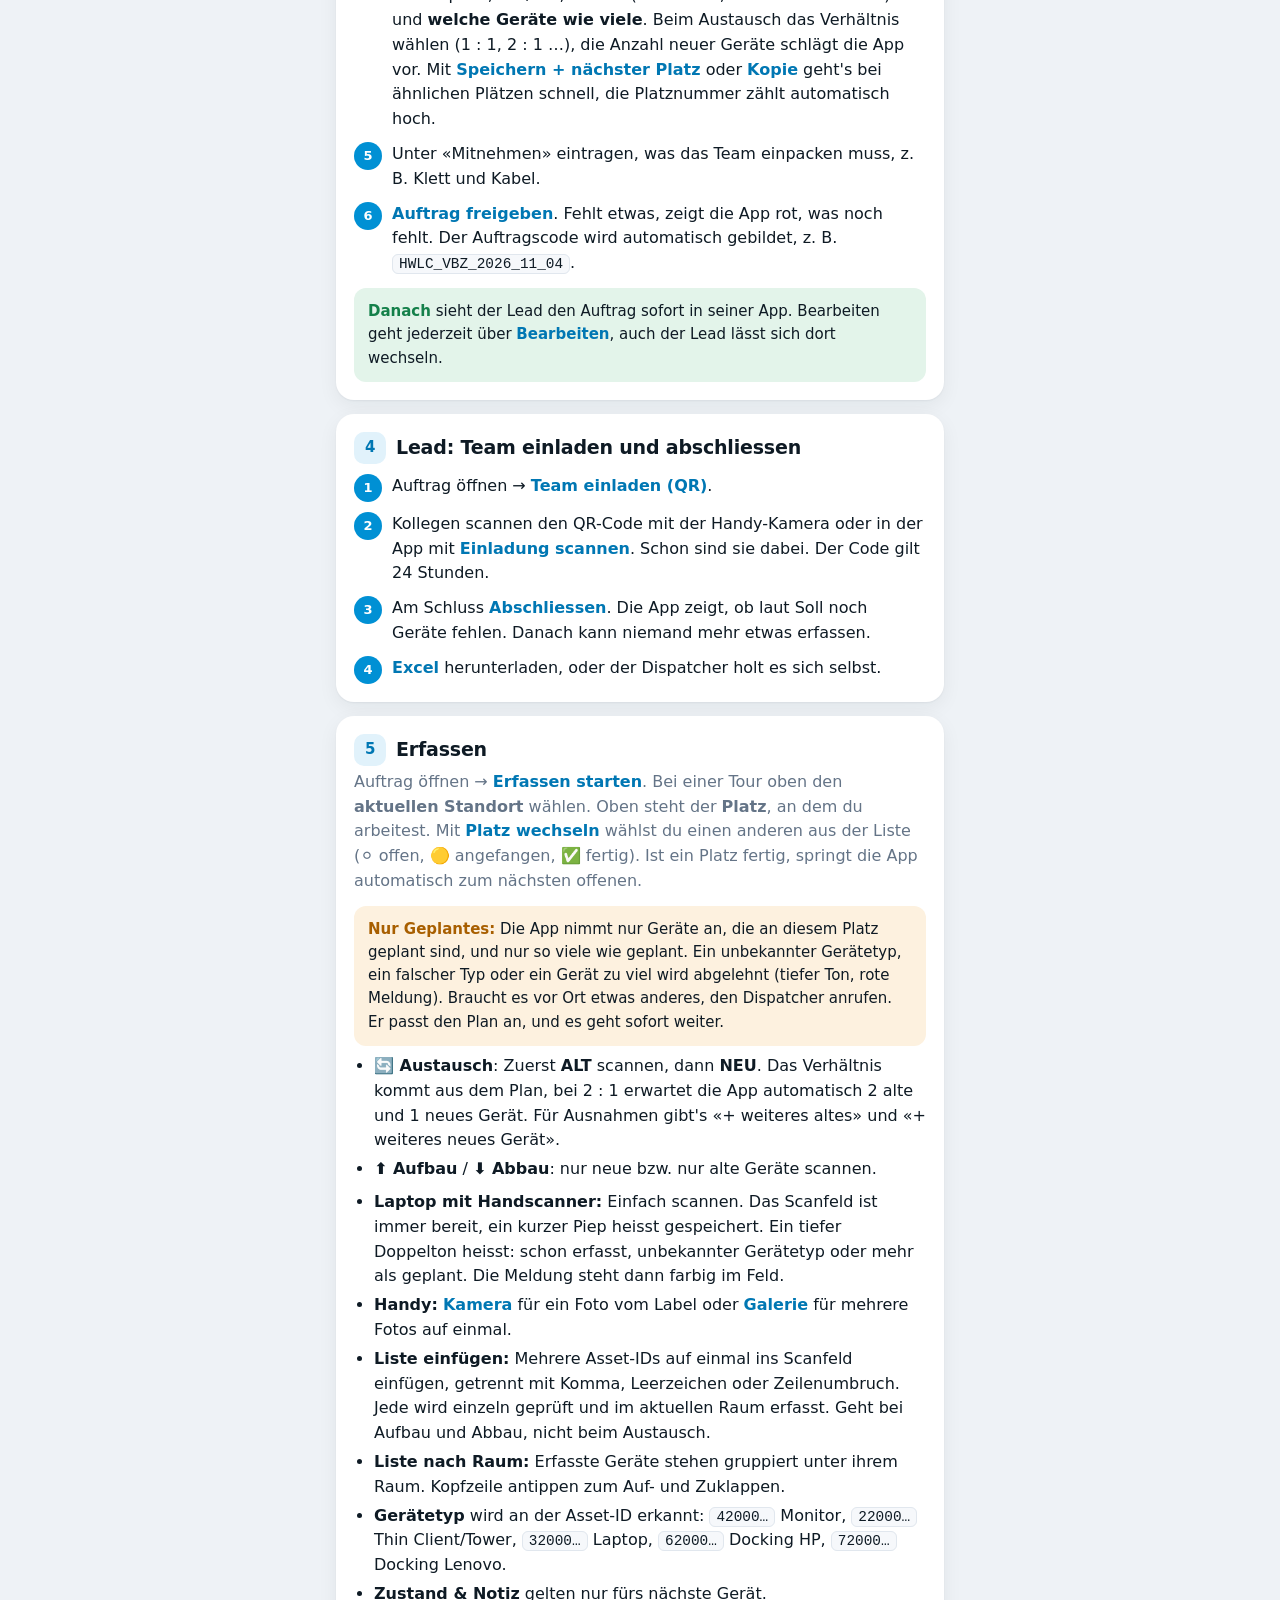
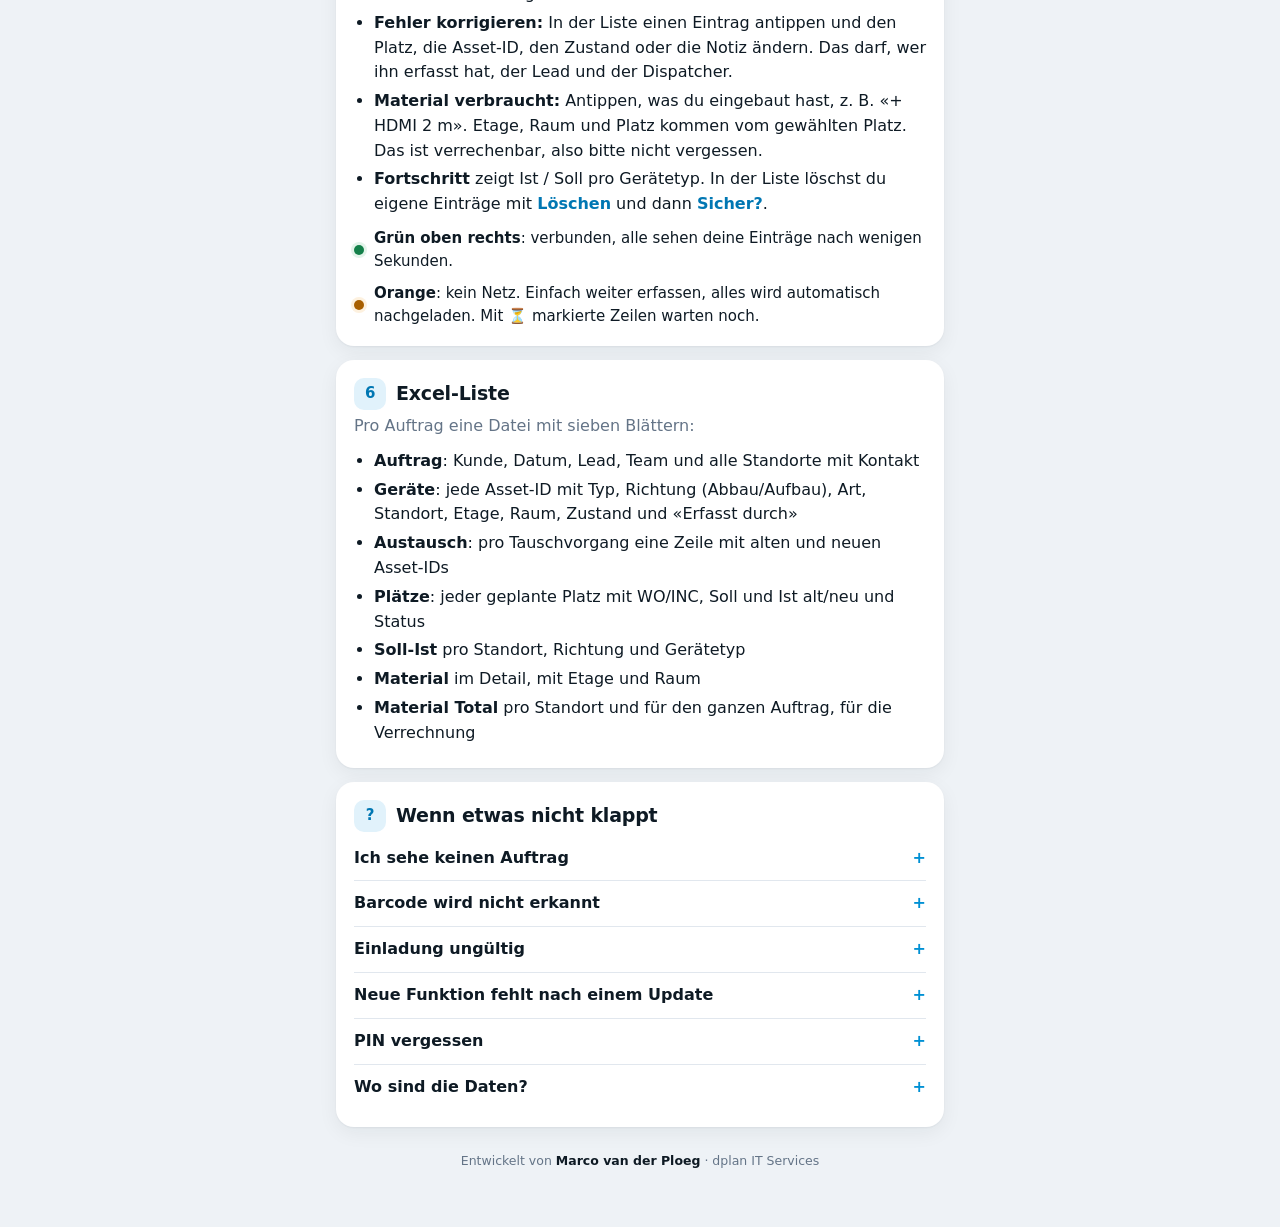
==== commit f5d633d8: "Einfache Liste ohne Planung (KÜRZEL_Ort_JJJJ.MM.TT), gleicher Name = gemeinsame Liste Co-Authored-By" ====
--- a/anleitung.html
+++ b/anleitung.html
@@ -70,7 +70,7 @@
   <h1>So funktioniert die Monitor-Rücknahme</h1>
   <p class="lead">Der Dispatcher plant den Auftrag mit allen Infos. Der Lead holt sein Team per QR-Code dazu. Alle erfassen Geräte und Material. Am Schluss gibt's eine fertige Excel-Liste, ohne Nacharbeit im Büro.</p>
   <nav>
-    <a href="installieren.html">Installieren (mit QR)</a><a href="#konto">Konto</a><a href="#rollen">Rollen</a><a href="#dispatcher">Dispatcher</a><a href="#lead">Lead</a><a href="#erfassen">Erfassen</a><a href="#probleme">Probleme</a>
+    <a href="installieren.html">Installieren (mit QR)</a><a href="#konto">Konto</a><a href="#rollen">Rollen</a><a href="#einfach">Einfache Liste</a><a href="#dispatcher">Dispatcher</a><a href="#lead">Lead</a><a href="#erfassen">Erfassen</a><a href="#probleme">Probleme</a>
   </nav>
 
   <section id="konto">
@@ -92,6 +92,17 @@
       <li><b>Techniker</b>: erfasst Geräte und Material in den Aufträgen, in die er eingeladen wurde.</li>
       <li><b>Admin</b>: vergibt die Rollen unter <span class="ui">Benutzer</span>.</li>
     </ul>
+  </section>
+
+  <section id="einfach">
+    <h2><span class="ic">⚡</span>Einfache Liste: ohne Planung loslegen</h2>
+    <p>Für spontane Einsätze ohne Auftrag vom Dispatcher. Das kann jeder starten.</p>
+    <ol class="steps">
+      <li><span>Startseite → <span class="ui">⚡ Einfache Liste</span>.</span></li>
+      <li><span><b>Kürzel</b> (z. B. HWLC), <b>Ort</b> und <b>Arbeit</b> (Aufbau, Abbau oder Austausch) wählen. Der Name entsteht automatisch: <code>HWLC_Zürich_2026.11.04</code>.</span></li>
+      <li><span>Etage und Raum eintragen und scannen, oder eine Liste von Asset-IDs einfügen. Keine Mengen-Grenze, alle Gerätetypen.</span></li>
+    </ol>
+    <div class="box tip"><b>Im Team:</b> Wer am gleichen Tag mit demselben Kürzel und Ort startet, landet automatisch in derselben Liste.</div>
   </section>
 
   <section id="dispatcher">
